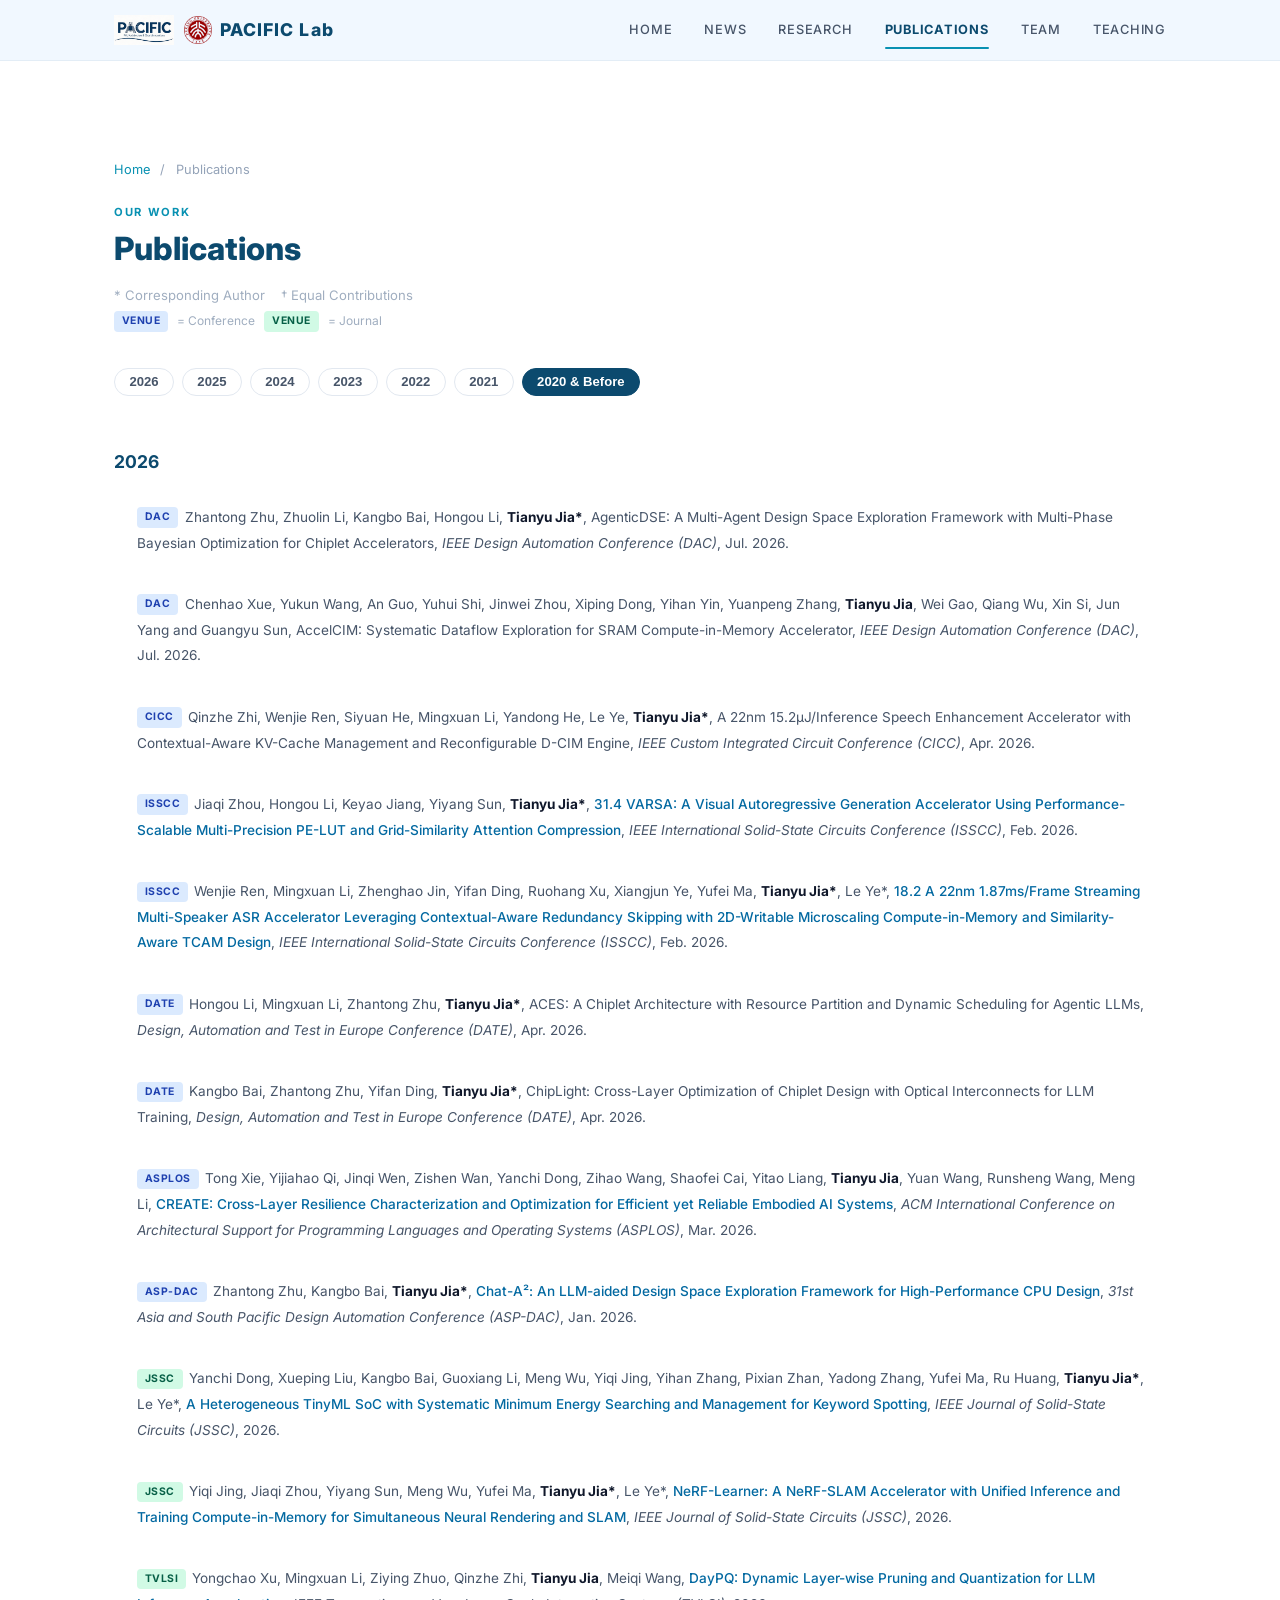
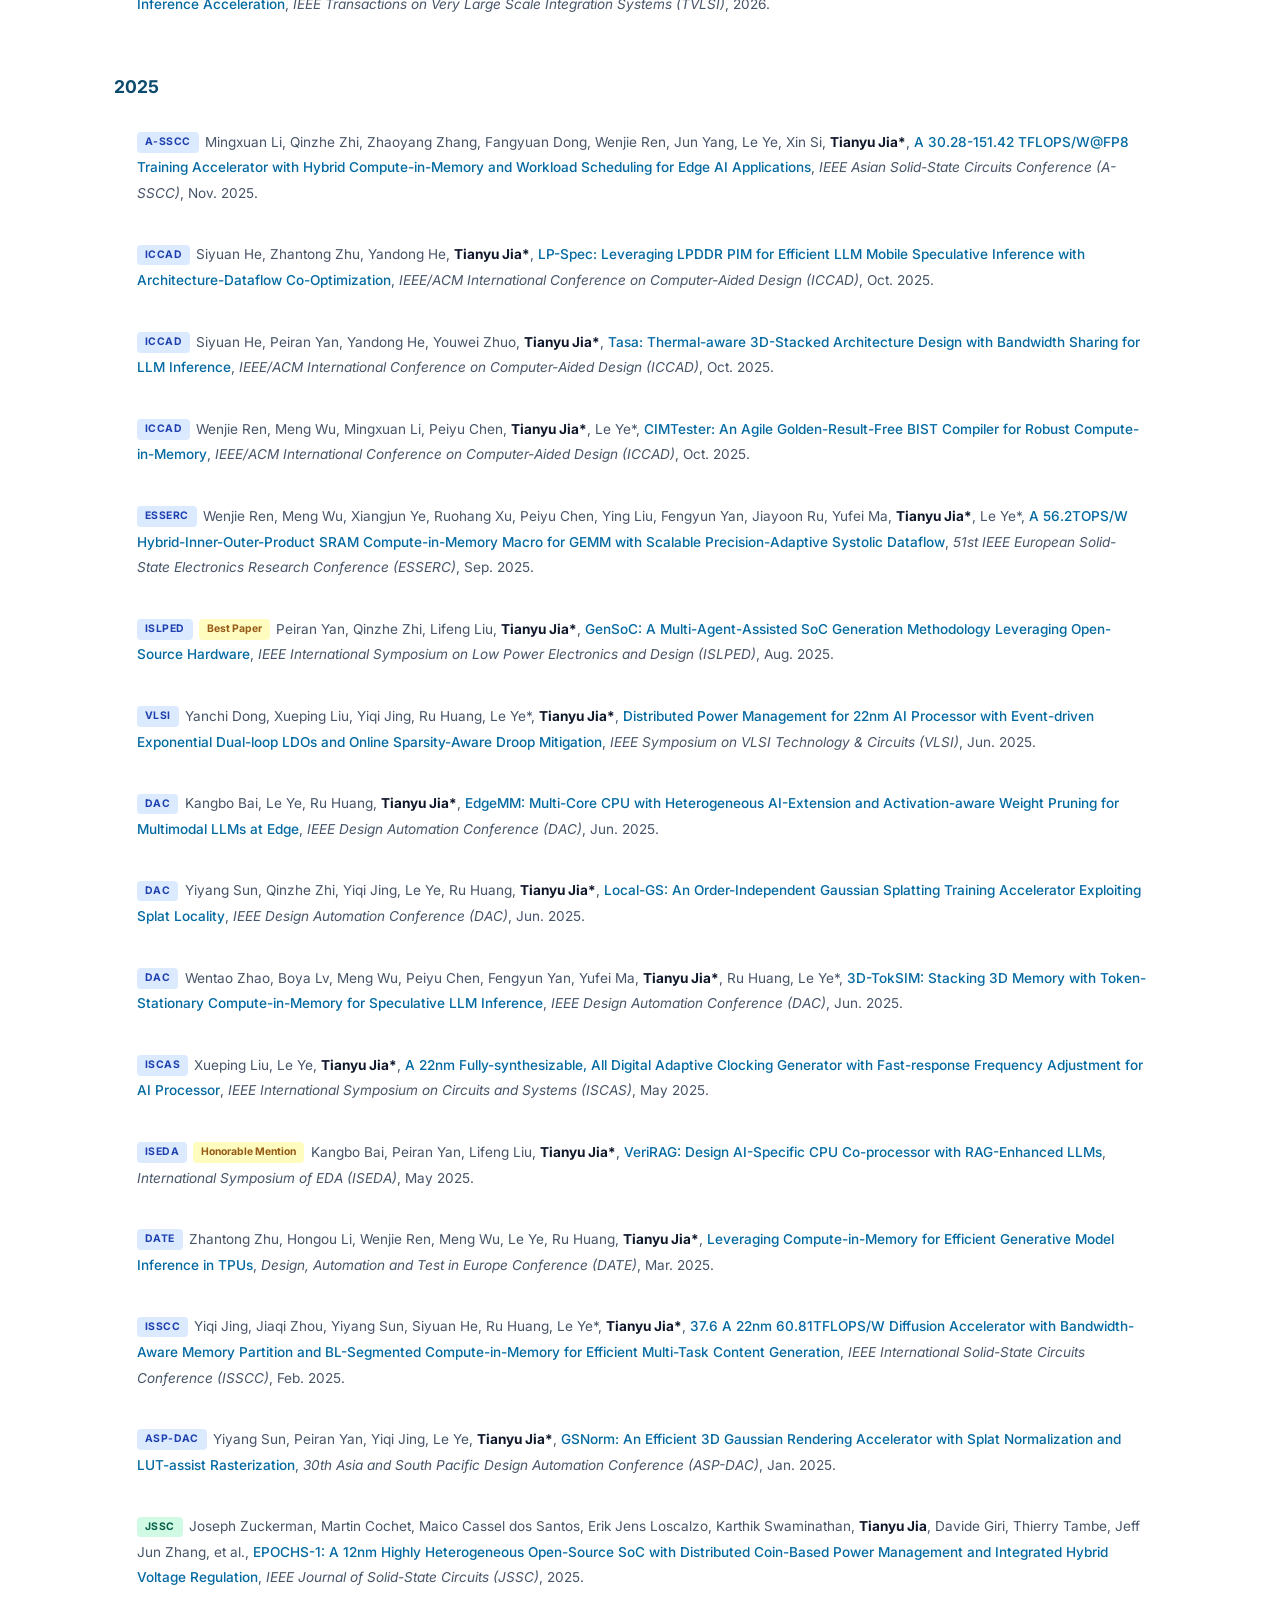
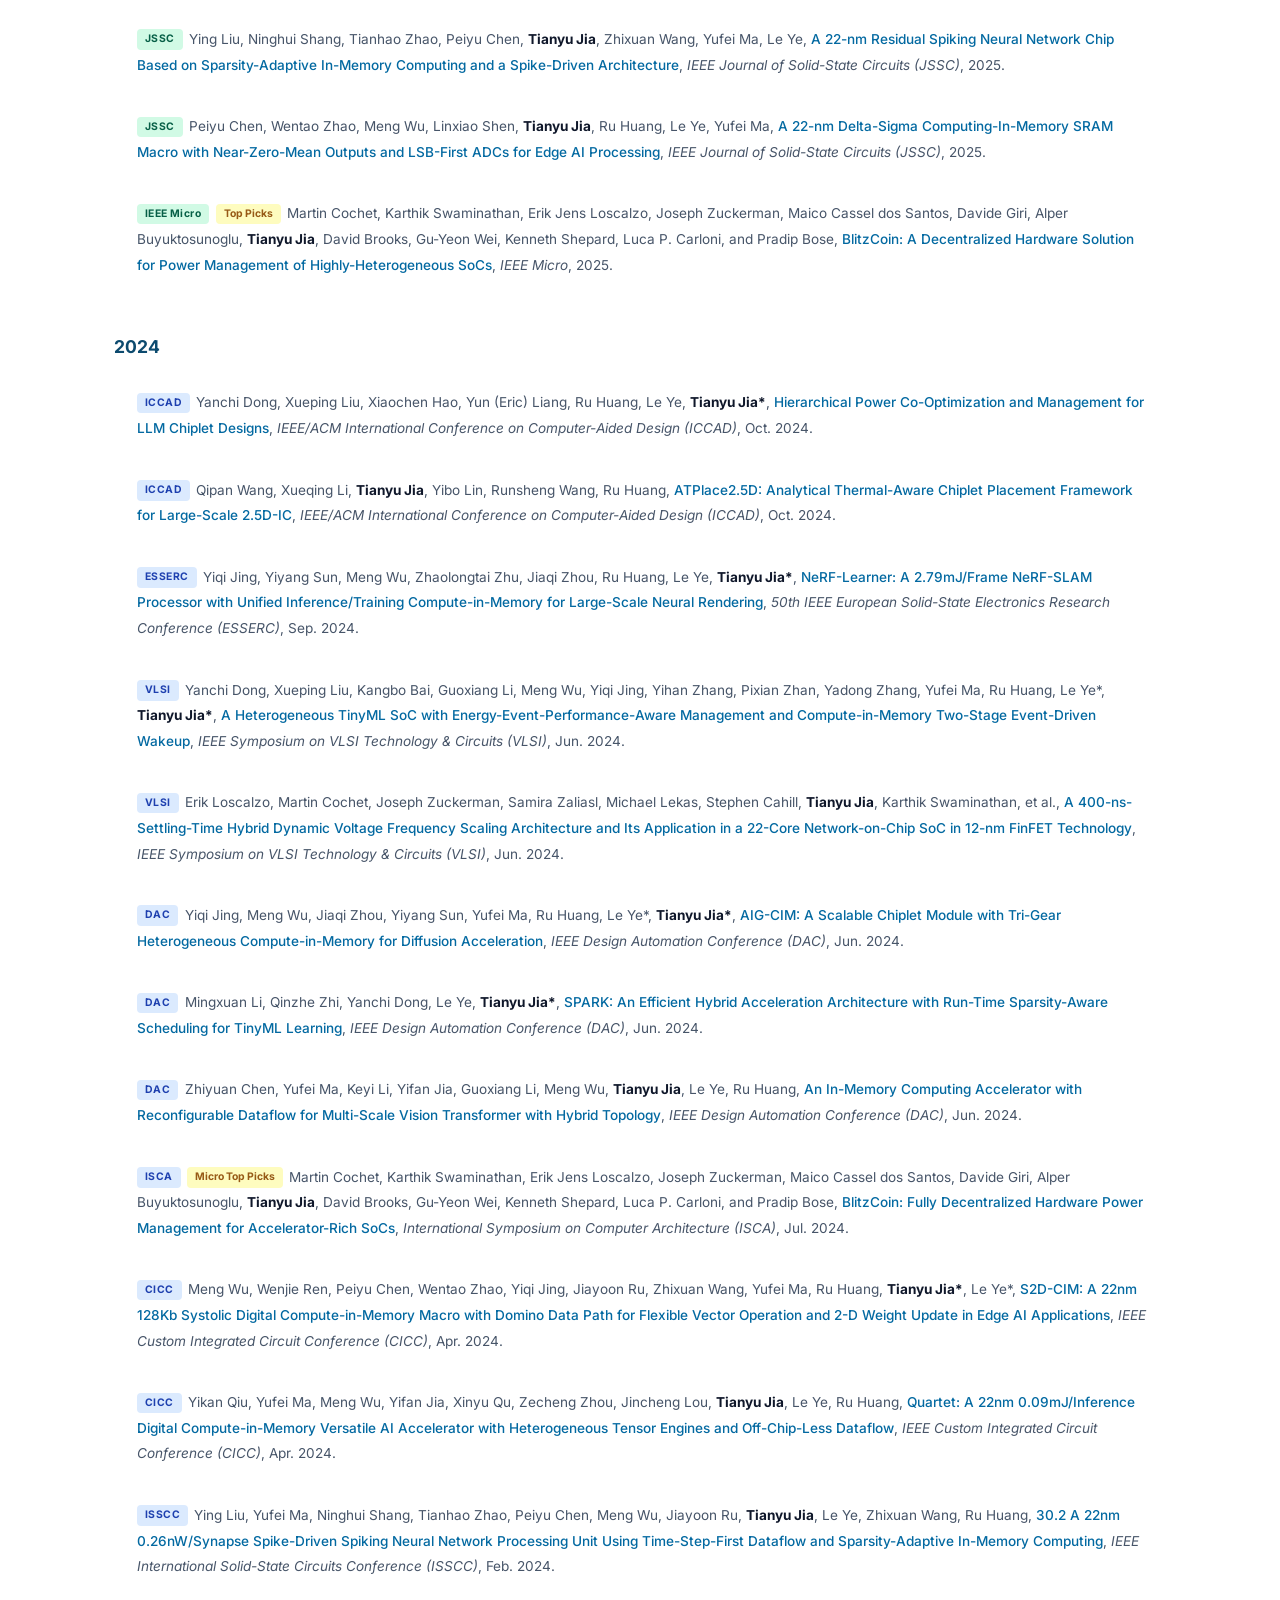
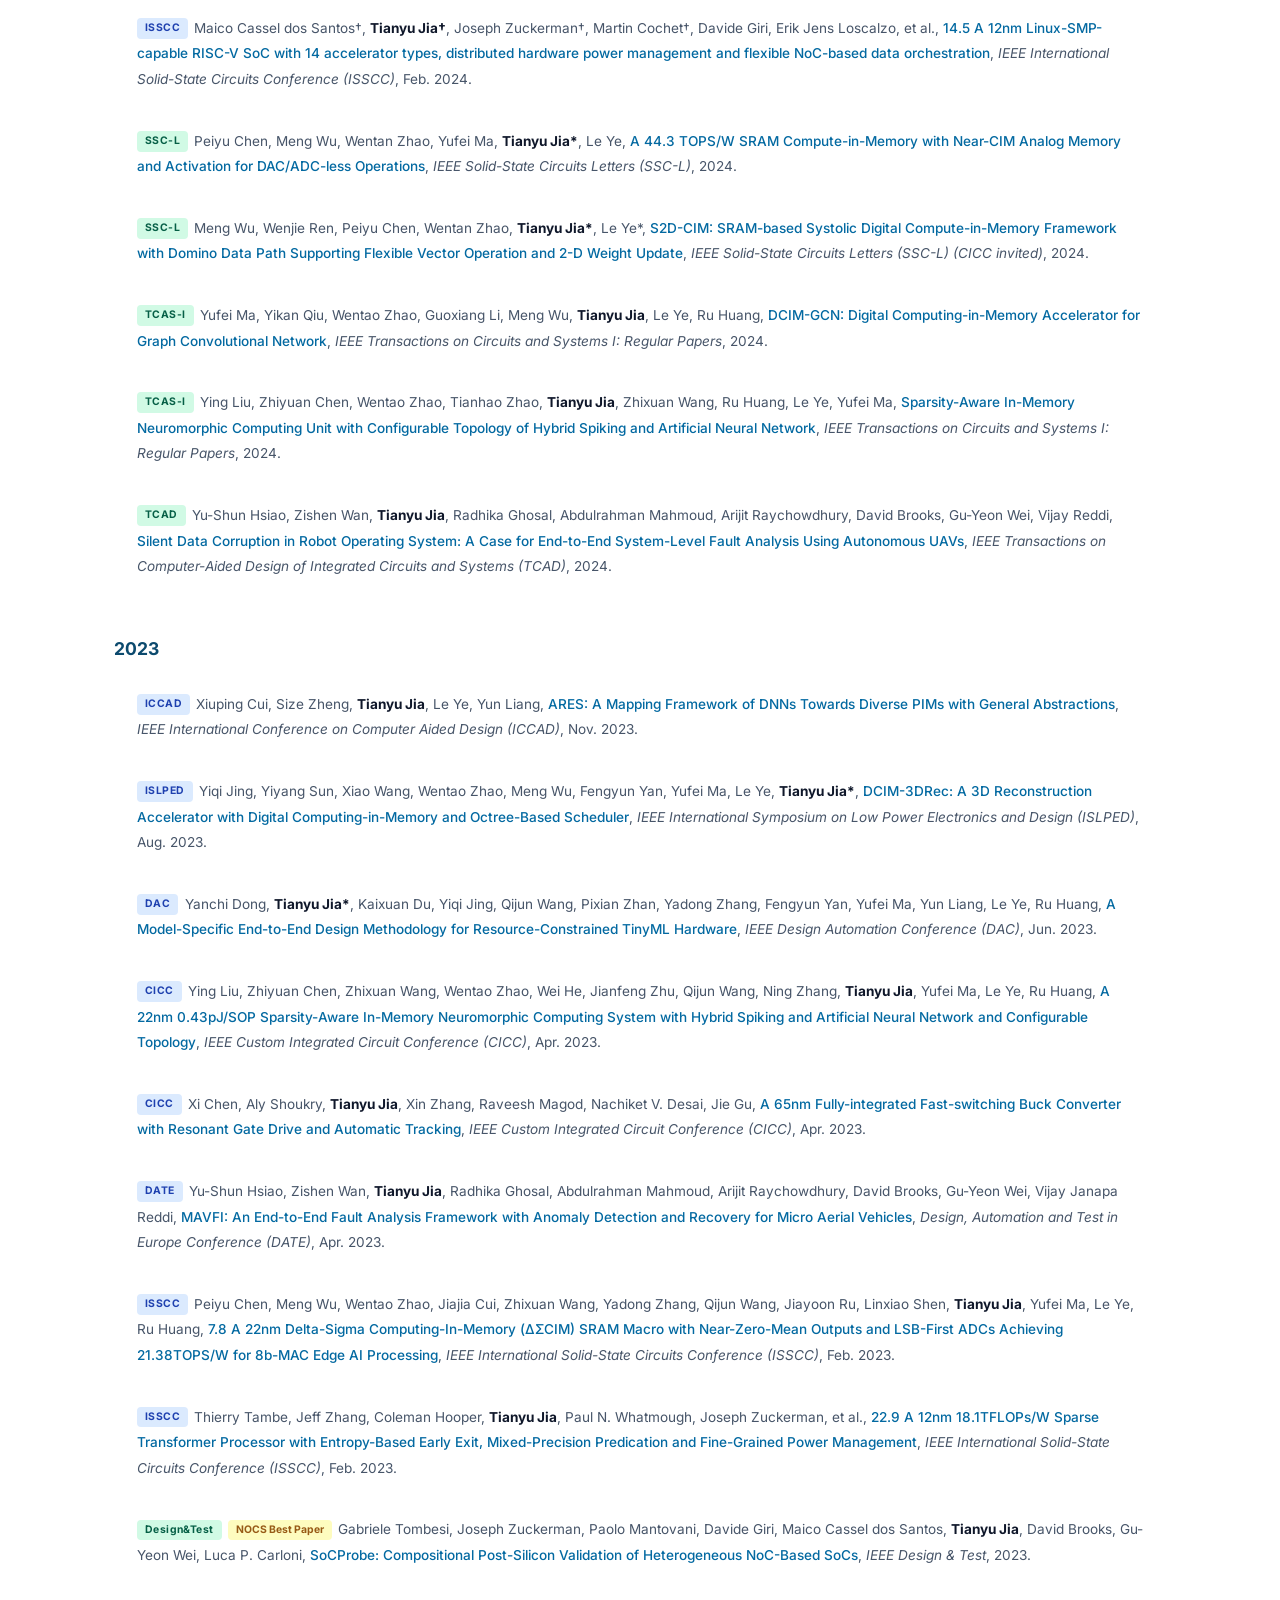
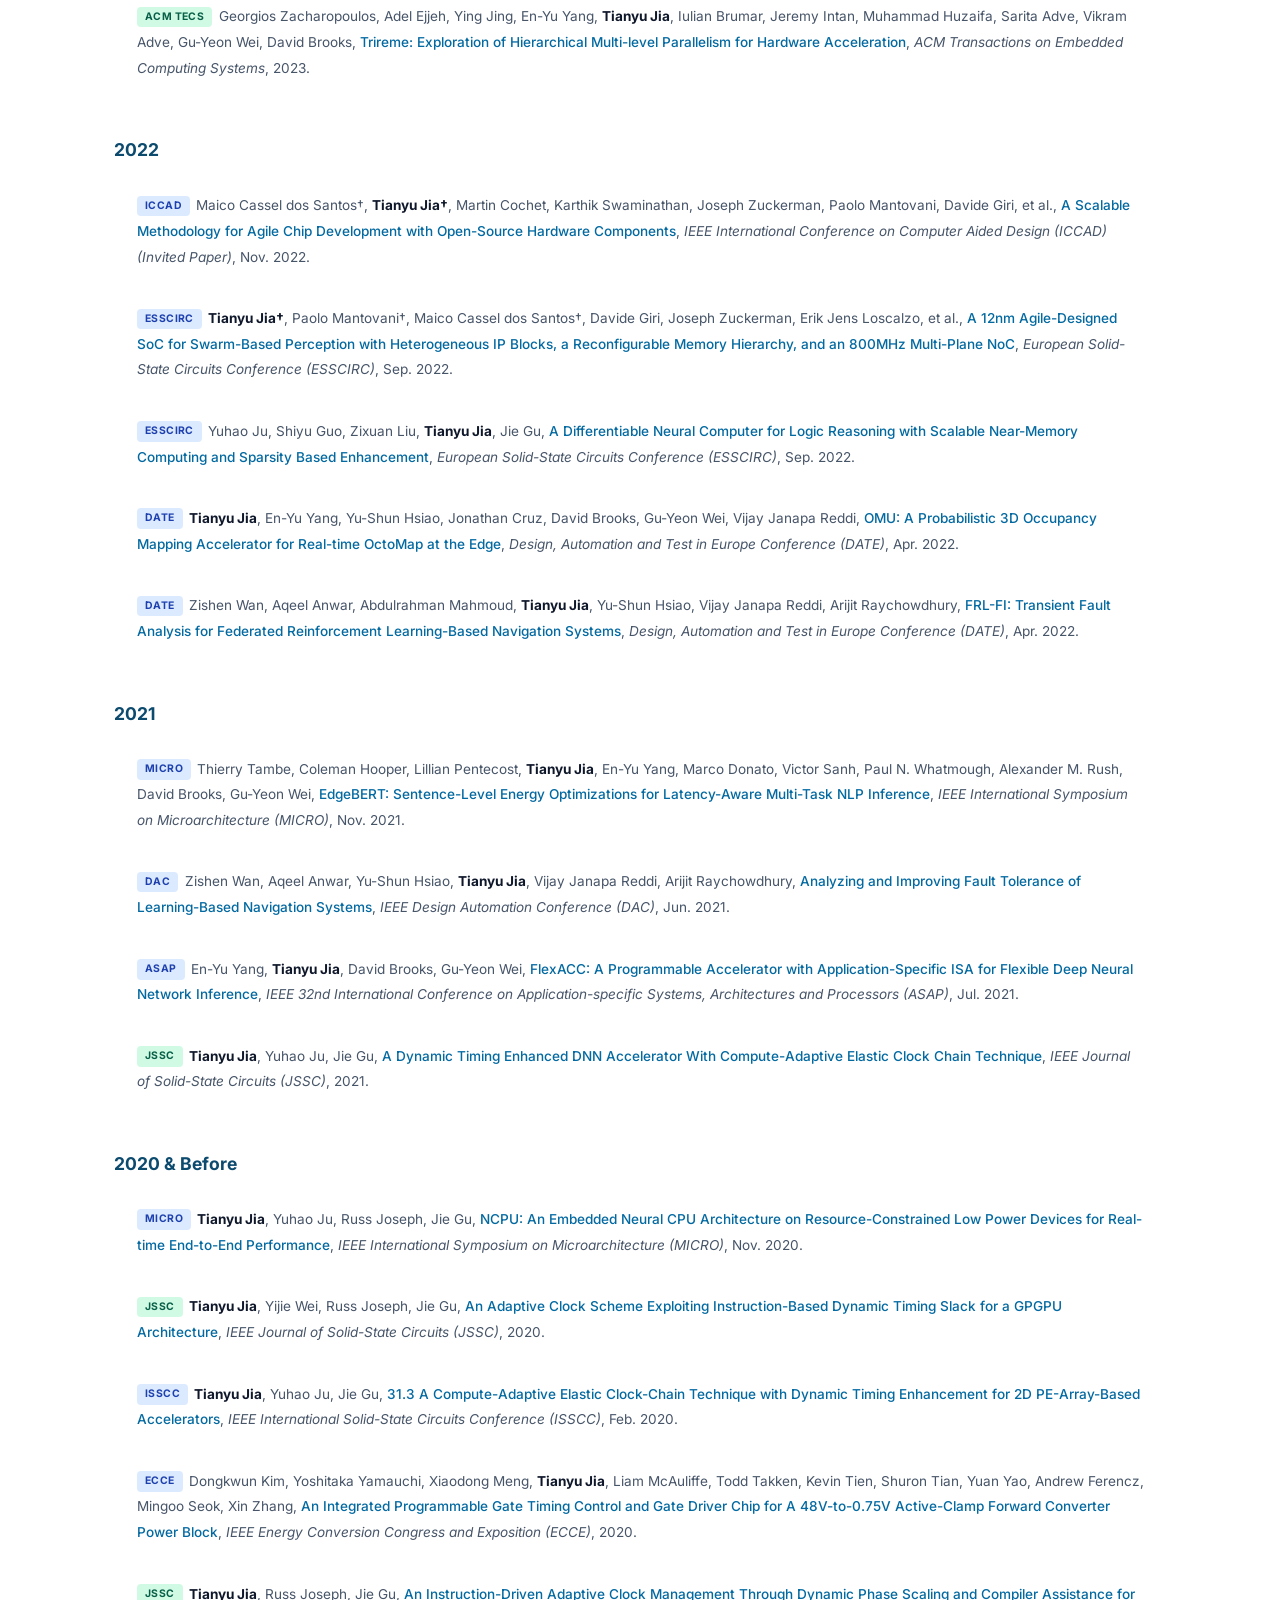
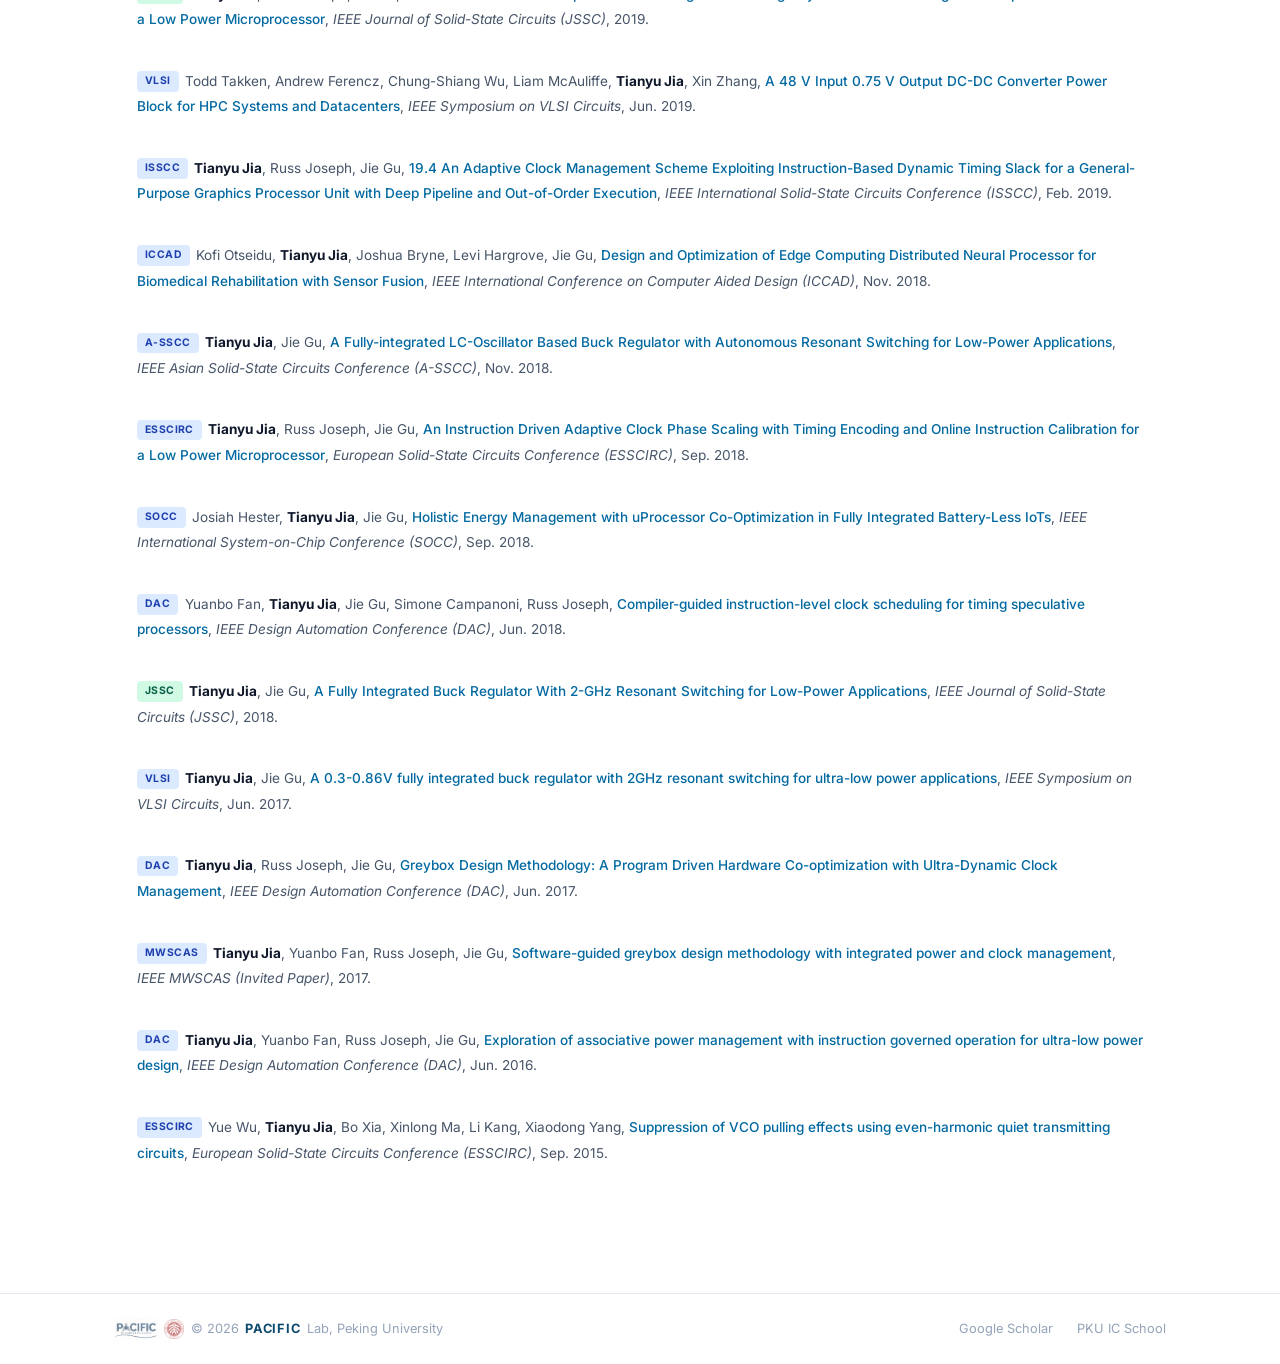
==== publications.html @ d7120eb2 "Initial commit: PACIFIC Lab website Static site with CSV-driven content management, ocean-themed des" ====
<!DOCTYPE html>
<html lang="en">
<head>
  <meta charset="UTF-8">
  <meta name="viewport" content="width=device-width, initial-scale=1.0">
  <title>Publications - PACIFIC Lab</title>
  <link rel="preconnect" href="https://fonts.googleapis.com">
  <link href="https://fonts.googleapis.com/css2?family=Inter:wght@300;400;500;600;700;800&display=swap" rel="stylesheet">
  <link rel="icon" href="assets/images/favicon.ico" type="image/x-icon">
  <link rel="apple-touch-icon" href="assets/images/logo-180.png">
  <link rel="stylesheet" href="assets/css/style.css">
</head>
<body>
  <nav class="navbar" id="navbar">
    <div class="nav-inner">
      <a href="index.html" class="nav-brand"><img src="assets/images/logo.png" alt="PACIFIC" class="nav-logo"><img src="assets/images/pku_logo.png" alt="PKU">PACIFIC Lab</a>
      <div class="nav-links">
        <a href="index.html" class="nav-link">Home</a>
        <a href="news.html" class="nav-link">News</a>
        <a href="research.html" class="nav-link">Research</a>
        <a href="publications.html" class="nav-link active">Publications</a>
        <a href="team.html" class="nav-link">Team</a>
        <a href="teaching.html" class="nav-link">Teaching</a>
      </div>
      <button class="hamburger" onclick="toggleMobileMenu()"><span></span><span></span><span></span></button>
    </div>
  </nav>
  <div class="mobile-menu" id="mobileMenu">
    <a href="index.html" class="nav-link" onclick="closeMobileMenu()">Home</a>
    <a href="news.html" class="nav-link" onclick="closeMobileMenu()">News</a>
    <a href="research.html" class="nav-link" onclick="closeMobileMenu()">Research</a>
    <a href="publications.html" class="nav-link" onclick="closeMobileMenu()">Publications</a>
    <a href="team.html" class="nav-link" onclick="closeMobileMenu()">Team</a>
    <a href="teaching.html" class="nav-link" onclick="closeMobileMenu()">Teaching</a>
  </div>

  <section class="section section-alt">
    <div class="container">
      <div class="breadcrumb"><a href="index.html">Home</a> <span style="margin:0 0.4rem;">/</span> Publications</div>
      <div class="fade-up">
        <p class="section-label">Our Work</p>
        <h2 class="section-title">Publications</h2>
        <p style="font-size:0.82rem;color:#a0aec0;">* Corresponding Author &nbsp;&nbsp; † Equal Contributions</p>
        <p style="font-size:0.75rem;color:#a0aec0;margin-top:0.3rem;">
          <span class="pub-venue conference" style="vertical-align:middle;">VENUE</span> = Conference &nbsp;
          <span class="pub-venue journal" style="vertical-align:middle;">VENUE</span> = Journal
        </p>
      </div>

      <!-- Year Tabs (dynamically populated from CSV) -->
      <div id="pub-year-tabs" class="year-tabs fade-up" style="margin-top:1.5rem;"></div>

      <!-- Publication Content (dynamically populated from CSV) -->
      <div id="pub-content"></div>
    </div>
  </section>

  <footer class="footer">
    <div class="footer-inner">
      <p class="footer-text"><img src="assets/images/logo.png" alt="PACIFIC" class="footer-logo"><img src="assets/images/pku_logo.png" alt="PKU">&copy; 2026 <strong>PACIFIC</strong> Lab, Peking University</p>
      <div class="footer-links">
        <a href="https://scholar.google.com/citations?user=x5IMx08AAAAJ&hl=en" target="_blank">Google Scholar</a>
        <a href="https://ic.pku.edu.cn" target="_blank">PKU IC School</a>
      </div>
    </div>
  </footer>

  <button class="back-to-top" id="backToTop" onclick="window.scrollTo({top:0,behavior:'smooth'})">
    <svg width="18" height="18" fill="none" stroke="currentColor" viewBox="0 0 24 24"><path stroke-linecap="round" stroke-linejoin="round" stroke-width="2" d="M5 15l7-7 7 7"/></svg>
  </button>
  <script src="assets/js/main.js"></script>
</body>
</html>
---- assets/css/style.css ----
/* ===== Variables — Pacific Ocean Theme ===== */
:root {
  --primary: #0c4a6e;
  --primary-light: #0369a1;
  --accent: #0891b2;
  --accent-light: #06b6d4;
  --bg: #f0f7ff;
  --bg-section: #ffffff;
  --text-primary: #0f172a;
  --text-secondary: #475569;
  --text-muted: #94a3b8;
  --border: #e2e8f0;
  --radius: 16px;
  --radius-sm: 12px;
  --shadow-sm: 0 1px 3px rgba(12,74,110,0.04);
  --shadow-md: 0 8px 30px rgba(12,74,110,0.08);
  --shadow-lg: 0 20px 60px rgba(12,74,110,0.12);
  --transition: 0.4s cubic-bezier(0.16, 1, 0.3, 1);
}

* { margin: 0; padding: 0; box-sizing: border-box; }

html { scroll-behavior: smooth; scroll-padding-top: 80px; }

body {
  font-family: 'Inter', -apple-system, BlinkMacSystemFont, sans-serif;
  color: var(--text-primary);
  background: var(--bg);
  -webkit-font-smoothing: antialiased;
  line-height: 1.6;
}

a { text-decoration: none; color: inherit; }
img { max-width: 100%; height: auto; }

/* ===== Layout ===== */
.container { max-width: 1100px; margin: 0 auto; padding: 0 1.5rem; }

/* ===== Navigation ===== */
.navbar {
  position: fixed; top: 0; left: 0; right: 0; z-index: 100;
  background: rgba(240,247,255,0.88);
  backdrop-filter: blur(20px); -webkit-backdrop-filter: blur(20px);
  border-bottom: 1px solid rgba(12,74,110,0.06);
  transition: box-shadow var(--transition);
}
.navbar.scrolled { box-shadow: 0 4px 20px rgba(12,74,110,0.08); }

.nav-inner {
  max-width: 1100px; margin: 0 auto; padding: 0 1.5rem;
  height: 60px; display: flex; align-items: center; justify-content: space-between;
}

.nav-brand {
  font-size: 1.1rem; font-weight: 800; color: var(--primary);
  letter-spacing: 0.06em;
  display: flex; align-items: center; gap: 0.5rem;
}
.nav-brand img { height: 28px; width: 28px; }
.nav-brand img.nav-logo { height: 30px; width: auto; margin-right: 2px; }

.nav-links { display: flex; align-items: center; gap: 2rem; }

.nav-link {
  position: relative; color: var(--text-secondary);
  font-weight: 500; font-size: 0.8rem;
  letter-spacing: 0.06em; text-transform: uppercase;
  padding: 0.4rem 0; transition: color 0.3s;
}
.nav-link:hover { color: var(--primary); }
.nav-link.active { color: var(--primary); font-weight: 700; }
.nav-link.active::after {
  content: ''; position: absolute; bottom: -2px; left: 0; right: 0;
  height: 2px; background: var(--accent); border-radius: 2px;
}

.hamburger {
  display: none; flex-direction: column; gap: 5px;
  cursor: pointer; background: none; border: none; padding: 6px;
}
.hamburger span { width: 22px; height: 2px; background: var(--text-primary); transition: all 0.3s; display: block; }

.mobile-menu {
  display: none; position: fixed; inset: 0;
  background: rgba(240,247,255,0.98); backdrop-filter: blur(20px);
  z-index: 200; flex-direction: column; align-items: center;
  justify-content: center; gap: 2rem;
}
.mobile-menu.open { display: flex; }
.mobile-menu .nav-link { font-size: 1.1rem; }

@media (max-width: 768px) {
  .hamburger { display: flex; }
  .nav-links { display: none; }
}

/* ===== Hero ===== */
.hero {
  padding: 120px 0 80px;
  background: linear-gradient(135deg, #ecfeff 0%, #e0f2fe 40%, #f0f9ff 100%);
  position: relative; overflow: hidden;
}
.hero::before {
  content: ''; position: absolute; top: -40%; right: -15%;
  width: 700px; height: 700px;
  background: radial-gradient(circle, rgba(8,145,178,0.08) 0%, transparent 70%);
  border-radius: 50%;
}
.hero::after {
  content: ''; position: absolute; bottom: -40%; left: -10%;
  width: 500px; height: 500px;
  background: radial-gradient(circle, rgba(12,74,110,0.06) 0%, transparent 70%);
  border-radius: 50%;
}

.hero-grid {
  display: flex; align-items: center; gap: 3rem;
}

.profile-img {
  width: 180px; height: 180px; border-radius: 20px;
  object-fit: cover; box-shadow: var(--shadow-lg); flex-shrink: 0;
  transition: transform 0.5s cubic-bezier(0.16, 1, 0.3, 1);
}
.profile-img:hover { transform: scale(1.03) translateY(-4px); }

@media (max-width: 768px) {
  .hero { padding: 100px 0 60px; }
  .hero-grid { flex-direction: column; text-align: center; }
  .profile-img { width: 160px !important; height: 200px !important; }
}

/* ===== Sections ===== */
.section { padding: 80px 0; }
.section-alt { background: var(--bg-section); }

.section-label {
  font-size: 0.7rem; font-weight: 700;
  letter-spacing: 0.15em; text-transform: uppercase;
  color: var(--accent); margin-bottom: 0.5rem;
}
.section-title {
  font-size: 2rem; font-weight: 800; color: var(--primary);
  line-height: 1.2; margin-bottom: 1rem;
}
.section-title-sm {
  font-size: 1.25rem; font-weight: 700; color: var(--primary);
  margin-bottom: 1rem;
}
.track-header {
  display: flex; align-items: center; gap: 0.75rem;
  margin-bottom: 1rem; min-height: 3.5rem;
}

/* ===== Cards ===== */
.card {
  background: white; border-radius: var(--radius); padding: 1.75rem;
  box-shadow: var(--shadow-sm); border: 1px solid var(--border);
  transition: all var(--transition);
}
.card:hover { box-shadow: var(--shadow-md); transform: translateY(-3px); }
.card-flat { box-shadow: none; }
.card-link { cursor: pointer; }

/* ===== Nav Cards (Home page) ===== */
.nav-cards {
  display: grid; grid-template-columns: repeat(auto-fill, minmax(300px, 1fr)); gap: 1.25rem;
}
.nav-card {
  background: white; border-radius: var(--radius); padding: 1.75rem;
  border: 1px solid var(--border); transition: all var(--transition);
  display: flex; align-items: flex-start; gap: 1rem;
}
.nav-card:hover {
  box-shadow: var(--shadow-md); transform: translateY(-3px);
  border-color: var(--accent);
}
.nav-card-icon {
  width: 44px; height: 44px; border-radius: 12px;
  display: flex; align-items: center; justify-content: center;
  flex-shrink: 0; font-size: 1.2rem;
}
.nav-card h3 { font-size: 1rem; font-weight: 700; margin-bottom: 0.25rem; }
.nav-card p { font-size: 0.85rem; color: var(--text-secondary); line-height: 1.5; }
.nav-card .arrow {
  margin-left: auto; color: var(--text-muted);
  transition: transform 0.3s, color 0.3s; flex-shrink: 0; align-self: center;
}
.nav-card:hover .arrow { transform: translateX(4px); color: var(--accent); }

/* ===== News Timeline ===== */
.news-item {
  position: relative; padding-left: 1.75rem; padding-bottom: 1.75rem;
  border-left: 2px solid #e2e8f0; transition: all 0.3s;
}
.news-item:last-child { border-left-color: transparent; padding-bottom: 0; }
.news-item::before {
  content: ''; position: absolute; left: -5.5px; top: 5px;
  width: 9px; height: 9px; border-radius: 50%;
  background: #cbd5e0; border: 2px solid white; transition: all 0.3s;
}
.news-item:hover::before { background: var(--accent); transform: scale(1.3); }
.news-item.award::before { background: #d69e2e; }
.news-date { font-size: 0.75rem; color: var(--text-muted); font-weight: 600; }
.news-title { font-weight: 600; margin-top: 0.2rem; font-size: 0.95rem; }
.news-desc { font-size: 0.85rem; color: var(--text-secondary); margin-top: 0.25rem; }
.news-image {
  margin-top: 0.75rem; border-radius: var(--radius-sm);
  max-width: 320px; border: 1px solid var(--border);
}

/* ===== Publication Items ===== */
.pub-item {
  padding: 1rem 1.25rem; border-radius: var(--radius-sm);
  transition: all 0.3s; border-left: 3px solid transparent;
}
.pub-item:hover {
  background: white; border-left-color: var(--accent);
  box-shadow: 0 4px 20px rgba(12,74,110,0.06);
}
.pub-venue {
  display: inline-block; padding: 2px 8px; border-radius: 4px;
  font-size: 0.65rem; font-weight: 700; letter-spacing: 0.04em;
  margin-right: 0.4rem; white-space: nowrap;
  vertical-align: middle;
}
/* Conference venues */
.pub-venue.conference { background: #dbeafe; color: #1e40af; }
/* Journal venues */
.pub-venue.journal { background: #d1fae5; color: #065f46; }
.pub-text { font-size: 0.85rem; color: var(--text-secondary); line-height: 1.6; }
.pub-text strong { color: var(--text-primary); }
.pub-link { color: var(--primary-light); text-decoration: none; font-weight: 500; }
.pub-link:hover { color: var(--accent); text-decoration: underline; }

.award-badge {
  display: inline-block; padding: 2px 8px; border-radius: 4px;
  font-size: 0.65rem; font-weight: 700;
  background: #fefcbf; color: #975a16;
  margin-right: 0.4rem; vertical-align: middle;
}

/* Year filter tabs */
.year-tabs {
  display: flex; flex-wrap: wrap; gap: 0.5rem; margin-bottom: 2rem;
  position: sticky; top: 60px; background: var(--bg-section); z-index: 10;
  padding: 0.75rem 0;
}
.year-tab {
  padding: 0.35rem 0.9rem; border-radius: 20px;
  font-size: 0.82rem; font-weight: 600; cursor: pointer;
  transition: all 0.3s; background: transparent;
  color: var(--text-secondary); border: 1px solid var(--border);
}
.year-tab:hover { background: #e0f2fe; border-color: #7dd3fc; }
.year-tab.active { background: var(--primary); color: white; border-color: var(--primary); }

.pub-year-section { display: block; margin-bottom: 2rem; }
.pub-year-heading {
  font-size: 1.1rem; font-weight: 700; color: var(--primary);
  margin-bottom: 0.75rem; padding-top: 0.5rem;
}

.space-y > * + * { margin-top: 0.25rem; }

/* ===== Student Cards ===== */
.student-grid {
  display: grid; grid-template-columns: repeat(3, 1fr); gap: 1.5rem;
}
.student-card {
  background: white; border-radius: var(--radius); overflow: hidden;
  border: 1px solid var(--border); transition: all 0.3s;
  display: flex; flex-direction: column;
  text-decoration: none; color: inherit; cursor: pointer;
}
.student-card:hover {
  border-color: var(--accent);
  box-shadow: 0 8px 24px rgba(12,74,110,0.08); transform: translateY(-4px);
}
.student-photo {
  width: 100%; aspect-ratio: 3/4; object-fit: cover;
  display: block; background: #e0f2fe;
}
.student-avatar {
  width: 100%; aspect-ratio: 3/4;
  background: linear-gradient(135deg, #e0f2fe, #ecfeff);
  display: flex; align-items: center; justify-content: center;
}
.student-avatar svg { width: 48px; height: 48px; color: #7dd3fc; }
.student-text { padding: 1rem 1.25rem; }
.student-name { font-weight: 600; font-size: 1rem; }
.student-info { font-size: 0.78rem; color: var(--text-muted); margin-top: 0.25rem; }
.student-tagline { font-size: 0.75rem; color: #64748b; margin-top: 0.4rem; font-style: italic; }

/* ===== Member Profile Page ===== */
.member-header {
  display: flex; gap: 2.5rem; align-items: flex-start; margin-top: 1.5rem;
}
.member-photo-wrap { flex-shrink: 0; }
.member-photo {
  width: 200px; height: 260px; object-fit: cover;
  border-radius: 16px; display: block;
  border: 3px solid var(--border);
}
.member-avatar {
  width: 200px; height: 260px; border-radius: 16px;
  background: linear-gradient(135deg, #e0f2fe, #ecfeff);
  display: flex; align-items: center; justify-content: center;
  border: 3px solid var(--border);
}
.member-avatar svg { width: 64px; height: 64px; color: #7dd3fc; }
.member-info { flex: 1; padding-top: 0.5rem; }
.member-status {
  font-size: 0.7rem; font-weight: 700; letter-spacing: 0.1em;
  text-transform: uppercase; color: var(--accent); margin-bottom: 0.4rem;
}
.member-name {
  font-size: 2rem; font-weight: 800; color: var(--primary);
  line-height: 1.2; margin-bottom: 0.4rem;
}
.member-detail {
  font-size: 0.9rem; color: var(--text-secondary); margin-bottom: 0.5rem;
}
.member-tagline {
  font-size: 0.9rem; color: var(--text-muted); font-style: italic;
  margin-bottom: 1rem;
}
.member-tags { display: flex; flex-wrap: wrap; gap: 0.4rem; margin-top: 0.75rem; }
.member-tag {
  display: inline-block; padding: 4px 12px; border-radius: 20px;
  font-size: 0.72rem; font-weight: 600;
  background: #e0f2fe; color: var(--primary-light);
}
.member-bio {
  margin-top: 1.5rem; padding: 1.25rem 1.5rem;
  background: white; border-radius: var(--radius); border: 1px solid var(--border);
}
.member-bio p {
  color: var(--text-secondary); line-height: 1.7; font-size: 0.9rem;
}
@media (max-width: 768px) {
  .member-header { flex-direction: column; align-items: center; text-align: center; }
  .member-photo, .member-avatar { width: 160px; height: 200px; }
  .member-tags { justify-content: center; }
}

/* ===== Course Cards ===== */
.course-card {
  background: white; border-radius: var(--radius-sm); padding: 1.25rem;
  border: 1px solid var(--border); transition: all 0.3s;
}
.course-card:hover {
  border-color: var(--accent);
  box-shadow: 0 6px 20px rgba(12,74,110,0.06);
}
.course-badge {
  display: inline-block; padding: 2px 8px; border-radius: 4px;
  font-size: 0.6rem; font-weight: 700; letter-spacing: 0.05em;
  text-transform: uppercase;
}
.course-badge.grad { background: #ccfbf1; color: #0f766e; }
.course-badge.undergrad { background: #dbeafe; color: #1e40af; }
.course-name { font-weight: 600; margin-top: 0.5rem; font-size: 0.95rem; }

/* ===== Research Images ===== */
.research-img {
  border-radius: var(--radius-sm); box-shadow: var(--shadow-md);
  transition: transform 0.5s cubic-bezier(0.16, 1, 0.3, 1);
}
.research-img:hover { transform: scale(1.02); }

/* ===== Hiring Banner ===== */
.hiring-banner {
  background: linear-gradient(135deg, #0c4a6e 0%, #0e7490 60%, #155e75 100%);
  border-radius: 20px; padding: 3rem; color: white;
  position: relative; overflow: hidden;
}
.hiring-banner::before {
  content: ''; position: absolute; top: -50%; right: -20%;
  width: 400px; height: 400px;
  background: radial-gradient(circle, rgba(6,182,212,0.2) 0%, transparent 70%);
  border-radius: 50%;
}
.hiring-banner::after {
  content: ''; position: absolute; bottom: -30%; left: -10%;
  width: 300px; height: 300px;
  background: radial-gradient(circle, rgba(14,116,144,0.2) 0%, transparent 70%);
  border-radius: 50%;
}

/* ===== Slogan Section ===== */
.slogan-section {
  background: linear-gradient(135deg, #0c4a6e 0%, #0e7490 50%, #155e75 100%);
  padding: 3.5rem 0 3rem;
  position: relative; overflow: hidden;
  text-align: center;
}
.slogan-section::before {
  content: ''; position: absolute; top: -1px; left: 0; right: 0; height: 50px;
  background: url("data:image/svg+xml,%3Csvg viewBox='0 0 1440 50' xmlns='http://www.w3.org/2000/svg'%3E%3Cpath fill='%23f0f7ff' d='M0 0h1440v20Q1200 50 720 30Q240 10 0 40V0z'/%3E%3C/svg%3E") no-repeat top center;
  background-size: 100% 100%;
}
.slogan-section::after {
  content: ''; position: absolute; top: 20%; right: 5%;
  width: 300px; height: 300px;
  background: radial-gradient(circle, rgba(6,182,212,0.15) 0%, transparent 70%);
  border-radius: 50%;
}
.slogan-brand {
  font-size: 1.6rem; font-weight: 800; color: white;
  letter-spacing: 0.15em; margin-bottom: 0.3rem;
}
.slogan-full {
  font-size: 0.72rem; color: rgba(255,255,255,0.6);
  letter-spacing: 0.08em; font-weight: 500;
  margin-bottom: 1.25rem;
}
.slogan-text {
  color: rgba(255,255,255,0.85);
  font-size: 1.15rem; font-weight: 300;
  letter-spacing: 0.02em; font-style: italic;
  max-width: 600px; margin: 0 auto;
  position: relative; z-index: 1;
}

/* ===== Email Obfuscation ===== */
.email-protected {
  cursor: pointer; display: inline-flex; align-items: center; gap: 0.5rem;
  transition: color 0.3s;
}
.email-protected:hover { color: var(--accent); }

/* ===== Tags / Pills ===== */
.tag {
  display: inline-block;
  padding: 0.4rem 1rem; border-radius: 20px;
  font-size: 0.8rem; font-weight: 500;
}

/* ===== Buttons ===== */
.btn {
  display: inline-flex; align-items: center; gap: 0.5rem;
  padding: 0.6rem 1.2rem; border-radius: 10px;
  font-size: 0.85rem; font-weight: 600;
  transition: all 0.3s; border: none; cursor: pointer;
}
.btn-primary { background: var(--primary); color: white; }
.btn-primary:hover { background: var(--primary-light); }
.btn-outline { background: white; border: 1px solid #cbd5e0; color: var(--text-primary); }
.btn-outline:hover { border-color: var(--accent); color: var(--accent); }
.btn-white { background: white; color: var(--primary); }
.btn-white:hover { background: #ecfeff; }

/* ===== Back to top ===== */
.back-to-top {
  position: fixed; bottom: 1.5rem; right: 1.5rem;
  width: 42px; height: 42px; border-radius: 12px;
  background: var(--primary); color: white;
  display: flex; align-items: center; justify-content: center;
  cursor: pointer; opacity: 0; transform: translateY(20px);
  transition: all 0.4s; box-shadow: 0 4px 15px rgba(12,74,110,0.3);
  z-index: 50; border: none;
}
.back-to-top.show { opacity: 1; transform: translateY(0); }
.back-to-top:hover { background: var(--accent); transform: translateY(-2px); }

/* ===== Footer ===== */
.footer {
  padding: 1.5rem 0; border-top: 1px solid var(--border); background: white;
}
.footer-inner {
  max-width: 1100px; margin: 0 auto; padding: 0 1.5rem;
  display: flex; justify-content: space-between; align-items: center;
  flex-wrap: wrap; gap: 1rem;
}
.footer-text {
  font-size: 0.8rem; color: var(--text-muted);
  display: flex; align-items: center; gap: 0.4rem;
}
.footer-text img { height: 20px; width: 20px; opacity: 0.5; }
.footer-text img.footer-logo { height: 22px; width: auto; opacity: 0.6; }
.footer-text strong { color: var(--primary); letter-spacing: 0.06em; }
.footer-links { display: flex; gap: 1.5rem; }
.footer-links a { font-size: 0.8rem; color: var(--text-muted); transition: color 0.3s; }
.footer-links a:hover { color: var(--accent); }

/* ===== Scroll Animations ===== */
.fade-up {
  opacity: 0; transform: translateY(30px);
  transition: all 0.7s cubic-bezier(0.16, 1, 0.3, 1);
}
.fade-up.visible { opacity: 1; transform: translateY(0); }

.fade-left {
  opacity: 0; transform: translateX(-30px);
  transition: all 0.7s cubic-bezier(0.16, 1, 0.3, 1);
}
.fade-left.visible { opacity: 1; transform: translateX(0); }

.fade-right {
  opacity: 0; transform: translateX(30px);
  transition: all 0.7s cubic-bezier(0.16, 1, 0.3, 1);
}
.fade-right.visible { opacity: 1; transform: translateX(0); }

.stagger > * {
  opacity: 0; transform: translateY(15px);
  transition: all 0.5s cubic-bezier(0.16, 1, 0.3, 1);
}
.stagger.visible > * { opacity: 1; transform: translateY(0); }
.stagger.visible > *:nth-child(1) { transition-delay: 0.03s; }
.stagger.visible > *:nth-child(2) { transition-delay: 0.06s; }
.stagger.visible > *:nth-child(3) { transition-delay: 0.09s; }
.stagger.visible > *:nth-child(4) { transition-delay: 0.12s; }
.stagger.visible > *:nth-child(5) { transition-delay: 0.15s; }
.stagger.visible > *:nth-child(6) { transition-delay: 0.18s; }
.stagger.visible > *:nth-child(7) { transition-delay: 0.21s; }
.stagger.visible > *:nth-child(8) { transition-delay: 0.24s; }
.stagger.visible > *:nth-child(9) { transition-delay: 0.27s; }
.stagger.visible > *:nth-child(10) { transition-delay: 0.3s; }
.stagger.visible > *:nth-child(11) { transition-delay: 0.33s; }
.stagger.visible > *:nth-child(12) { transition-delay: 0.36s; }

/* ===== Breadcrumb ===== */
.breadcrumb {
  font-size: 0.8rem; color: var(--text-muted); margin-bottom: 1.5rem;
  padding-top: 80px;
}
.breadcrumb a { color: var(--accent); }
.breadcrumb a:hover { text-decoration: underline; }

/* ===== Responsive ===== */
@media (max-width: 768px) {
  .section { padding: 60px 0; }
  .section-title { font-size: 1.6rem; }
  .nav-cards { grid-template-columns: 1fr; }
  .student-grid { grid-template-columns: repeat(2, 1fr); gap: 1rem; }
  .teaching-grid { grid-template-columns: 1fr !important; }
  .contact-grid { grid-template-columns: 1fr !important; }
  .slogan-brand { font-size: 1.3rem; }
  .slogan-text { font-size: 1rem; }
}

@media (max-width: 480px) {
  .student-grid { grid-template-columns: 1fr; }
}
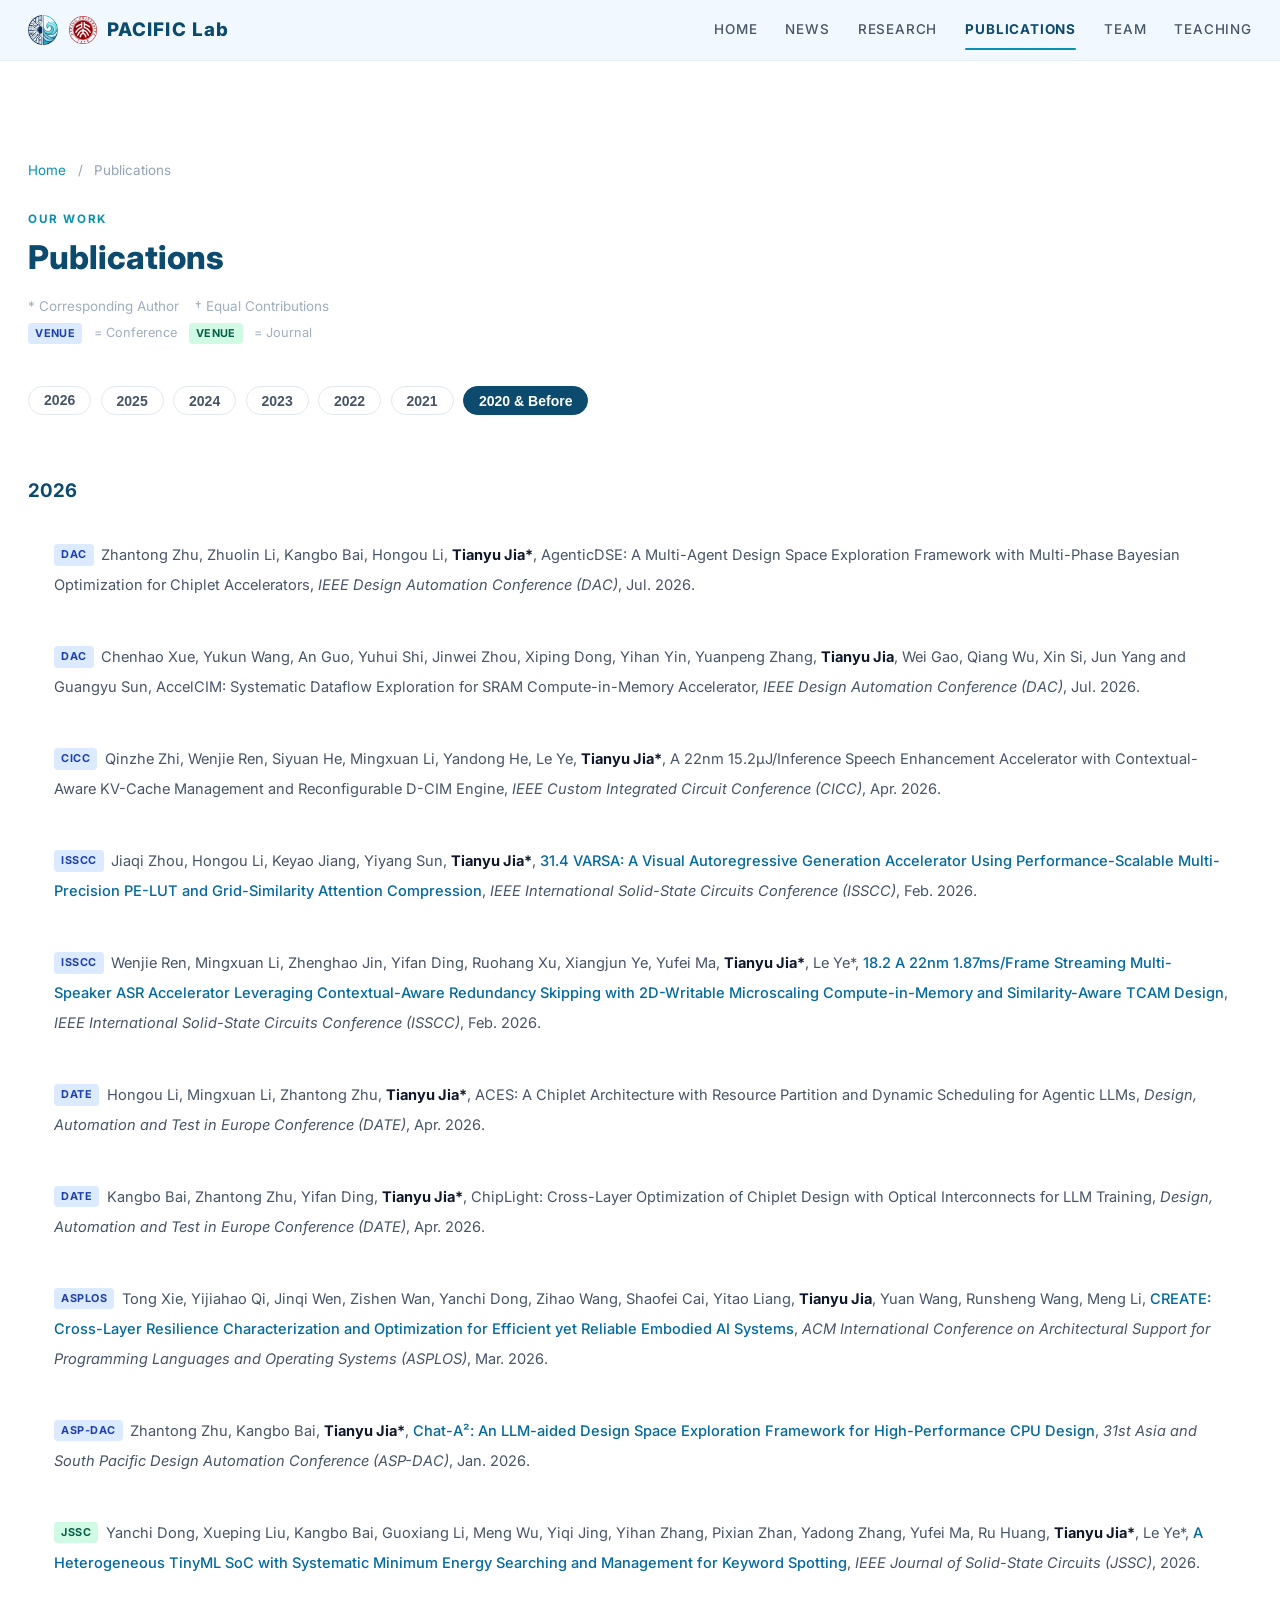
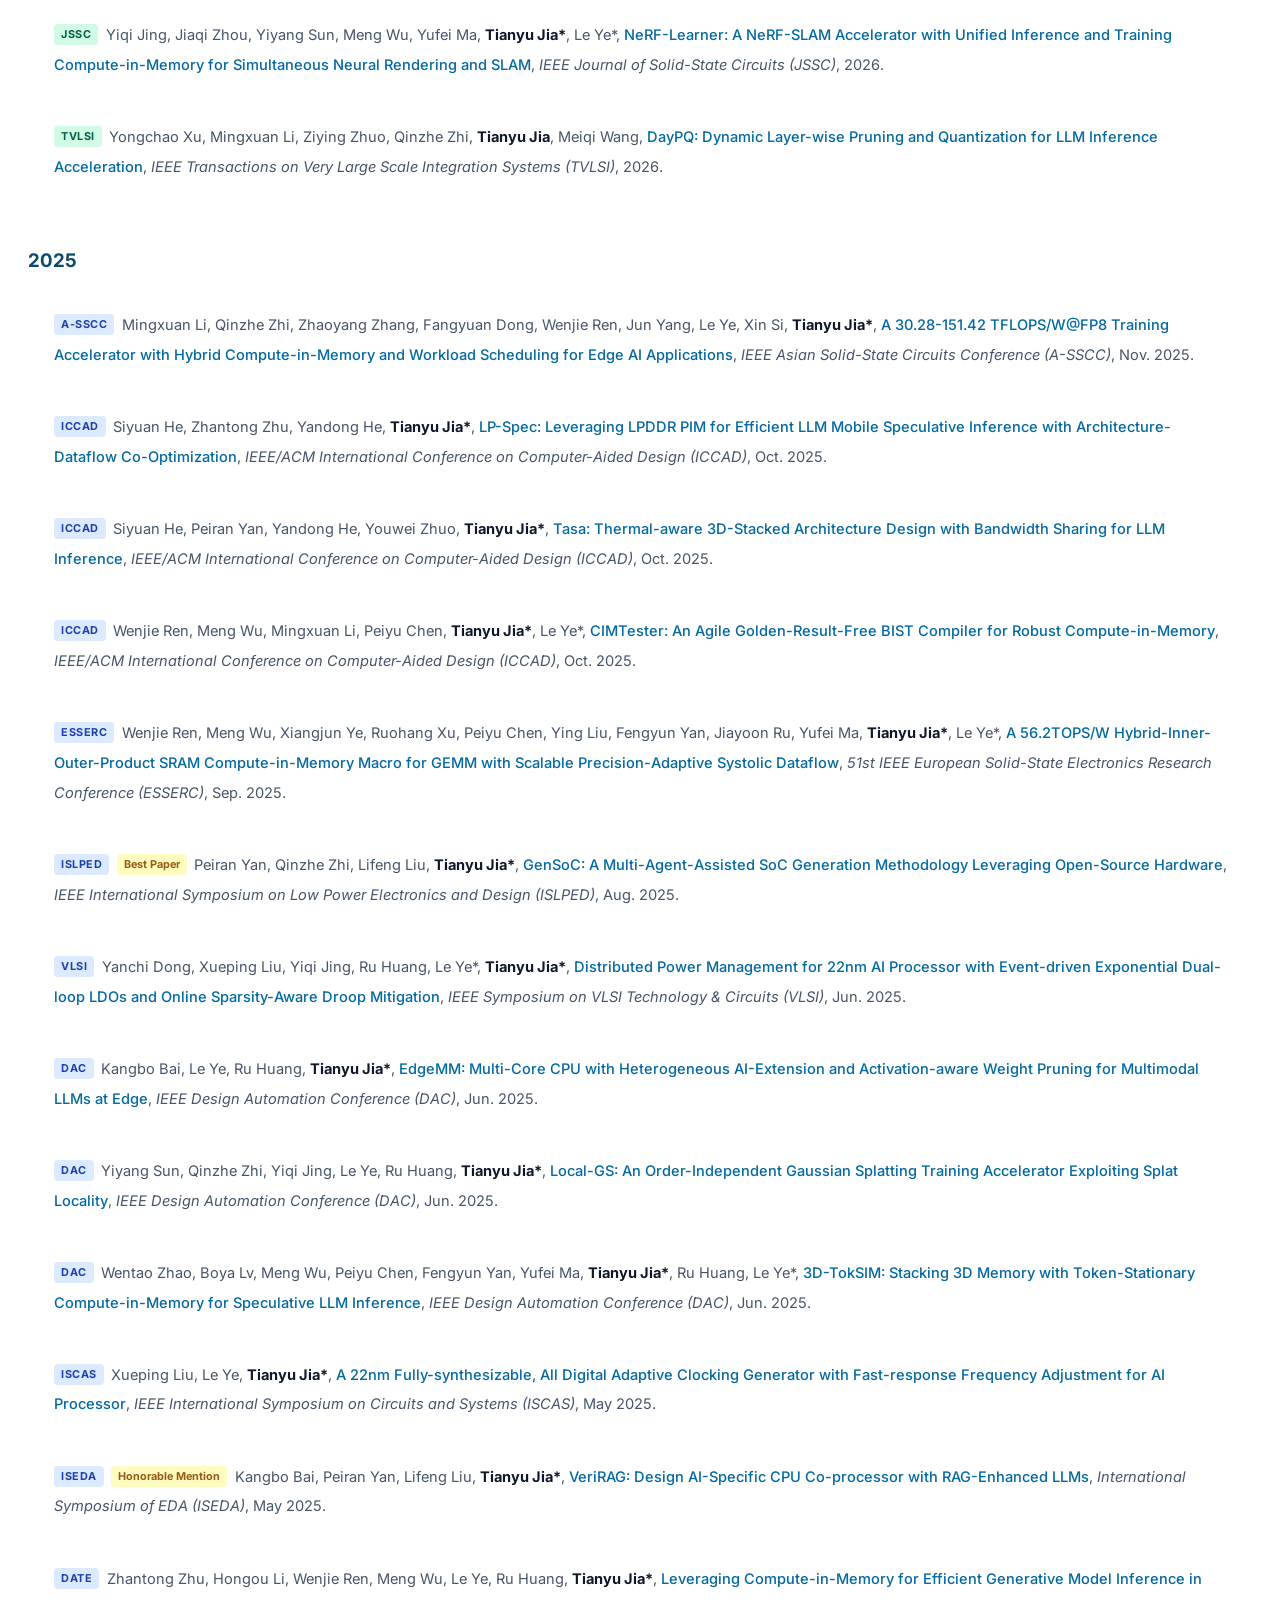
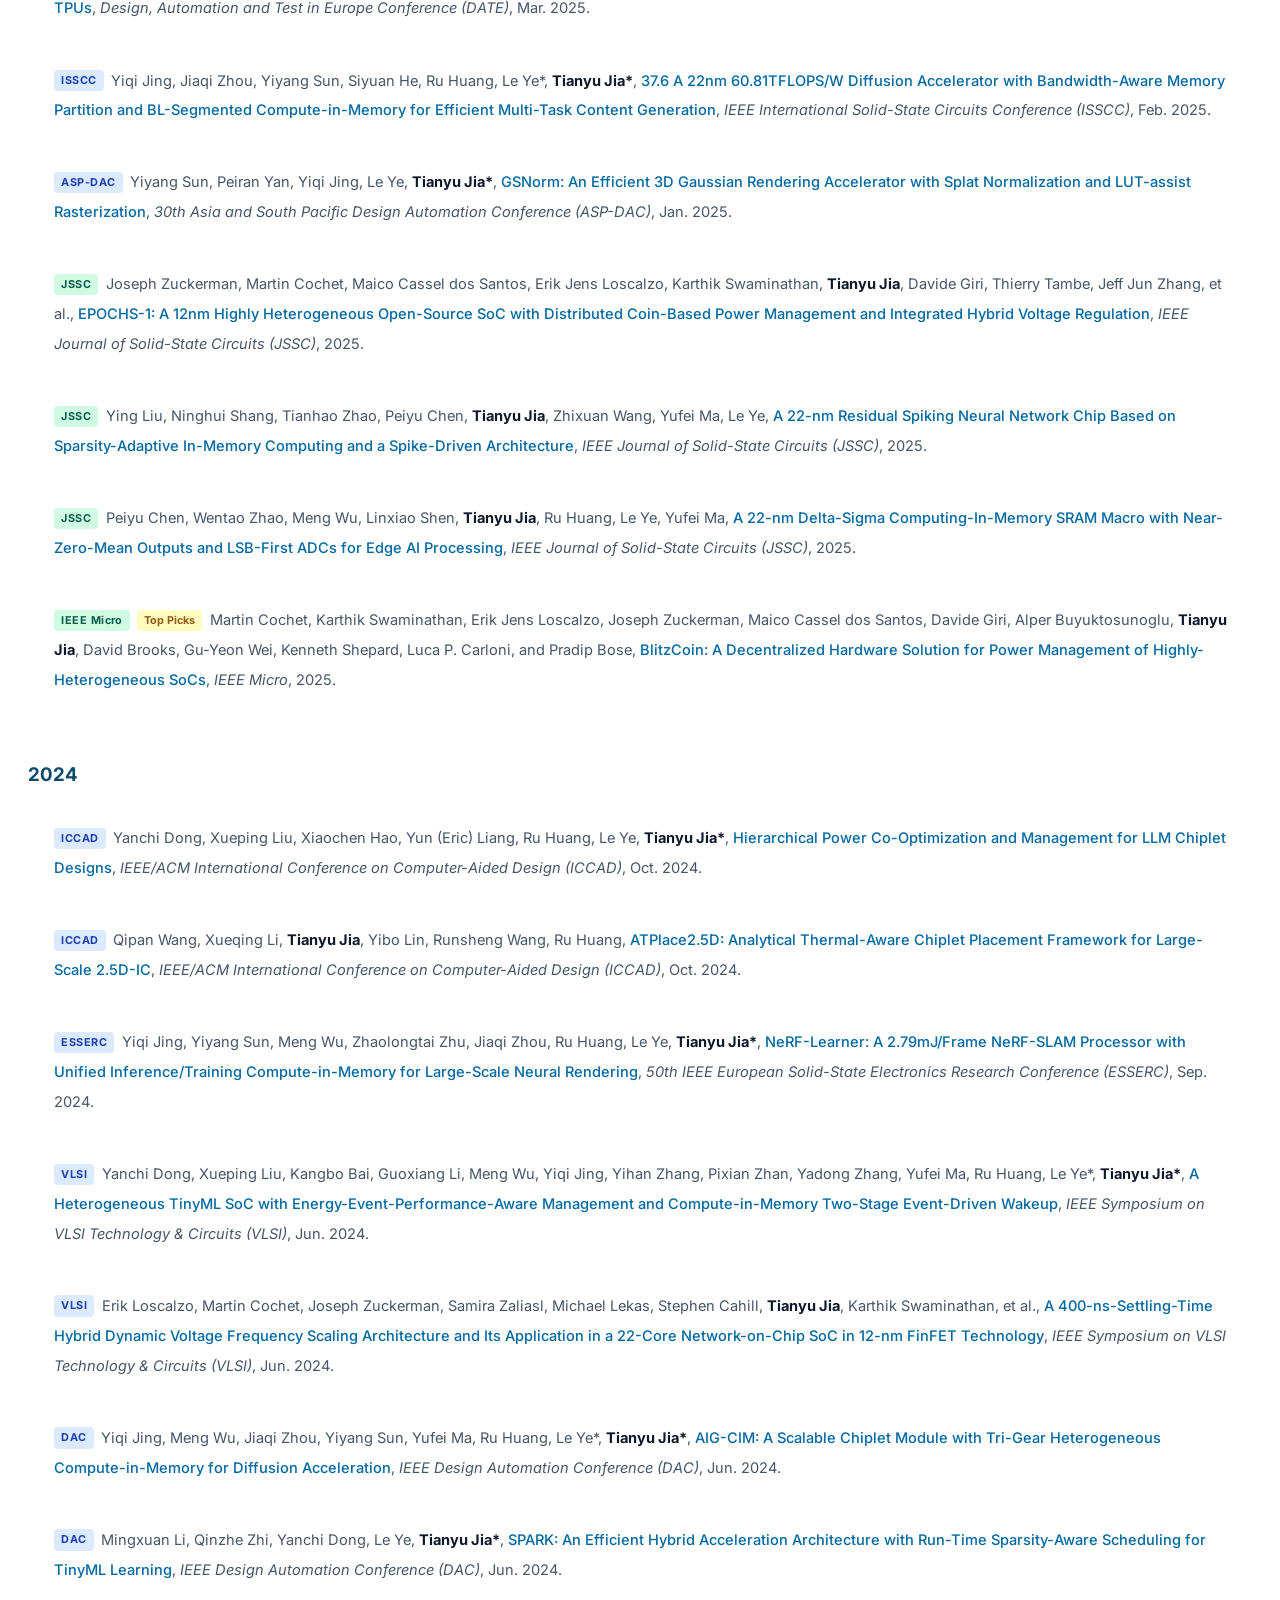
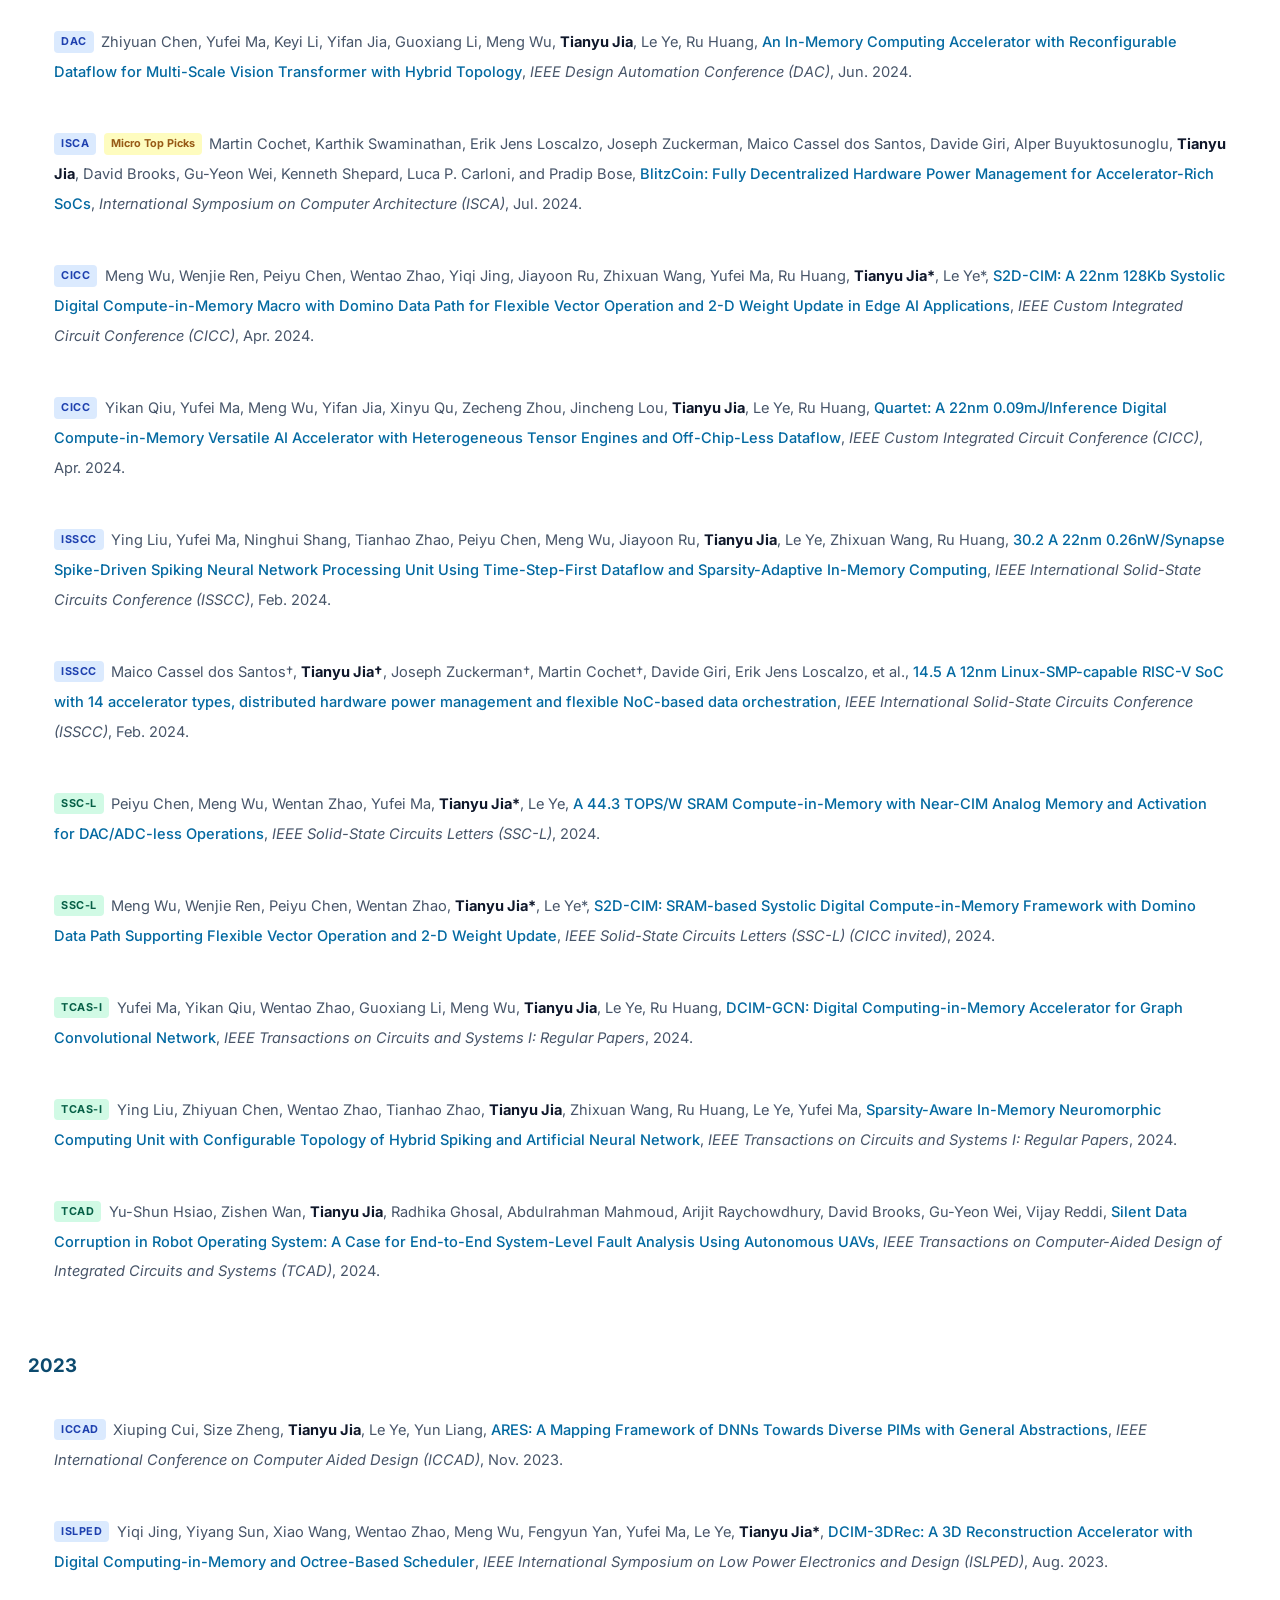
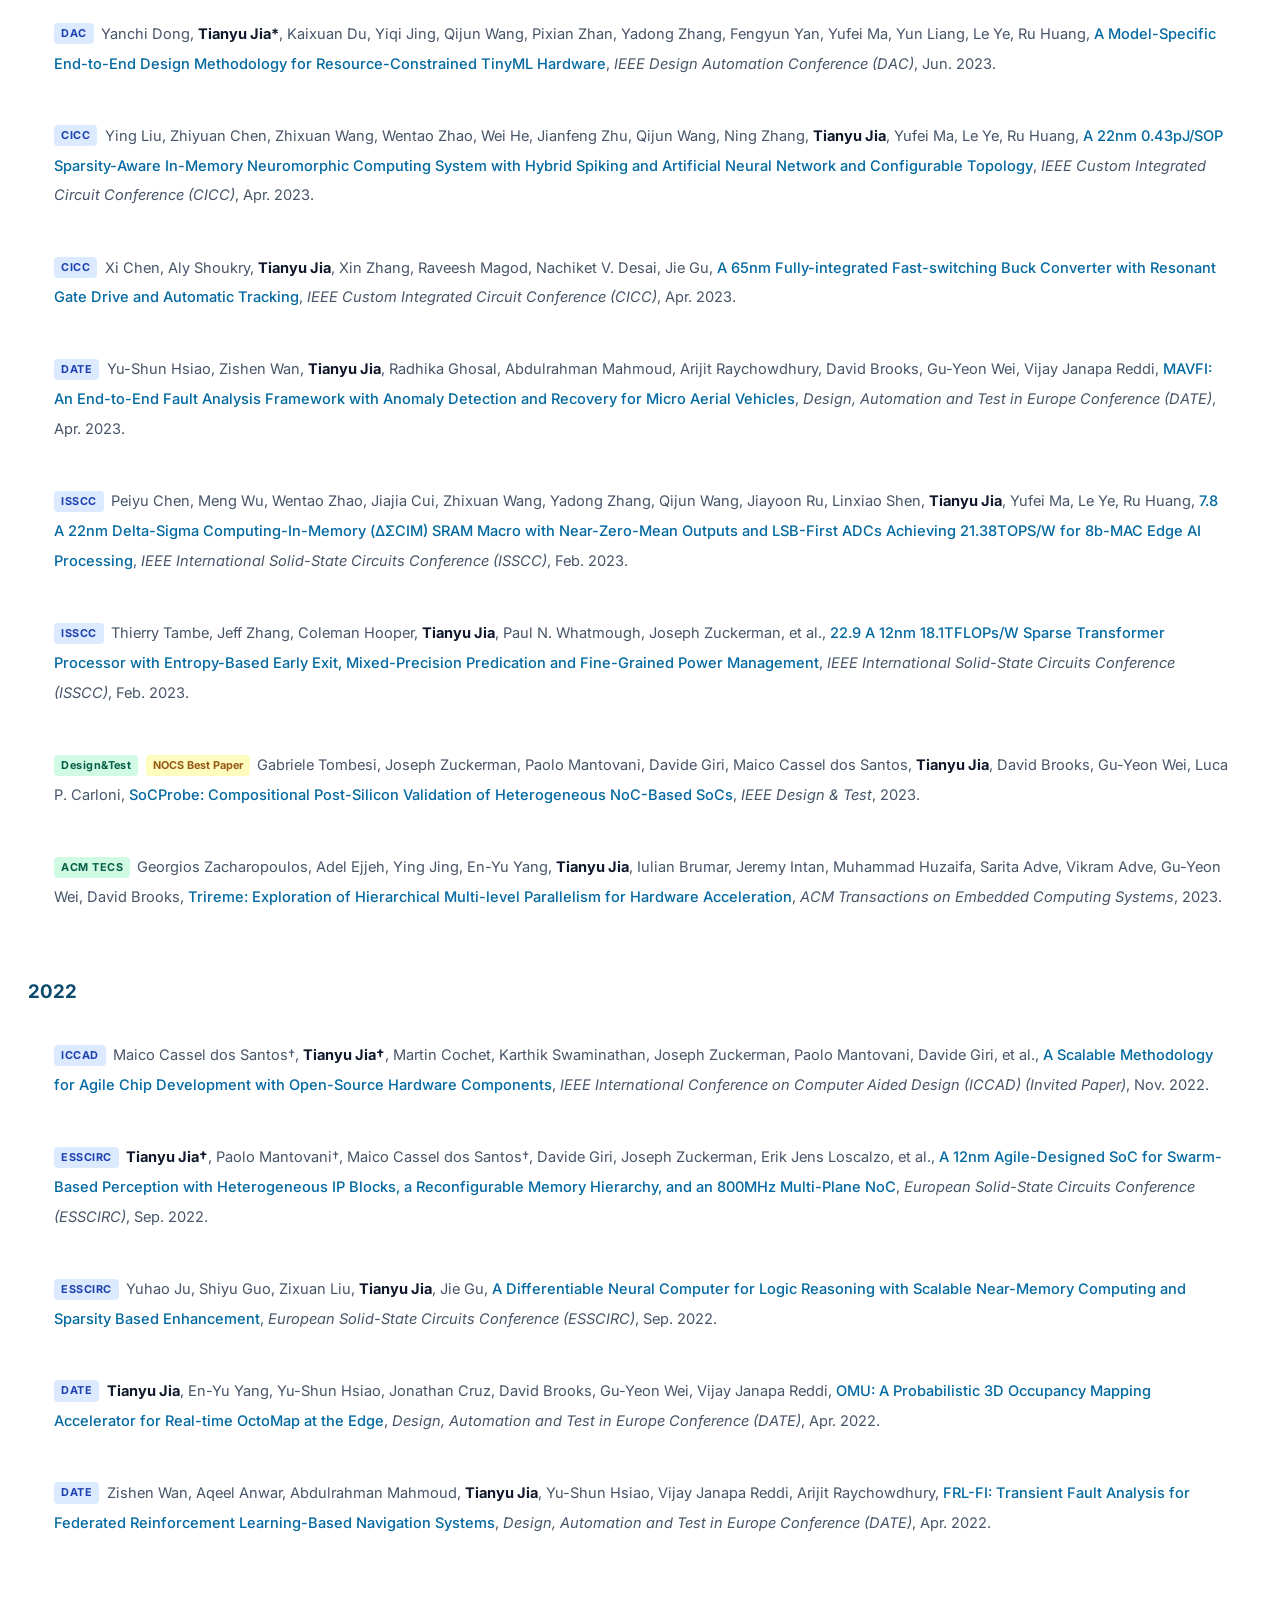
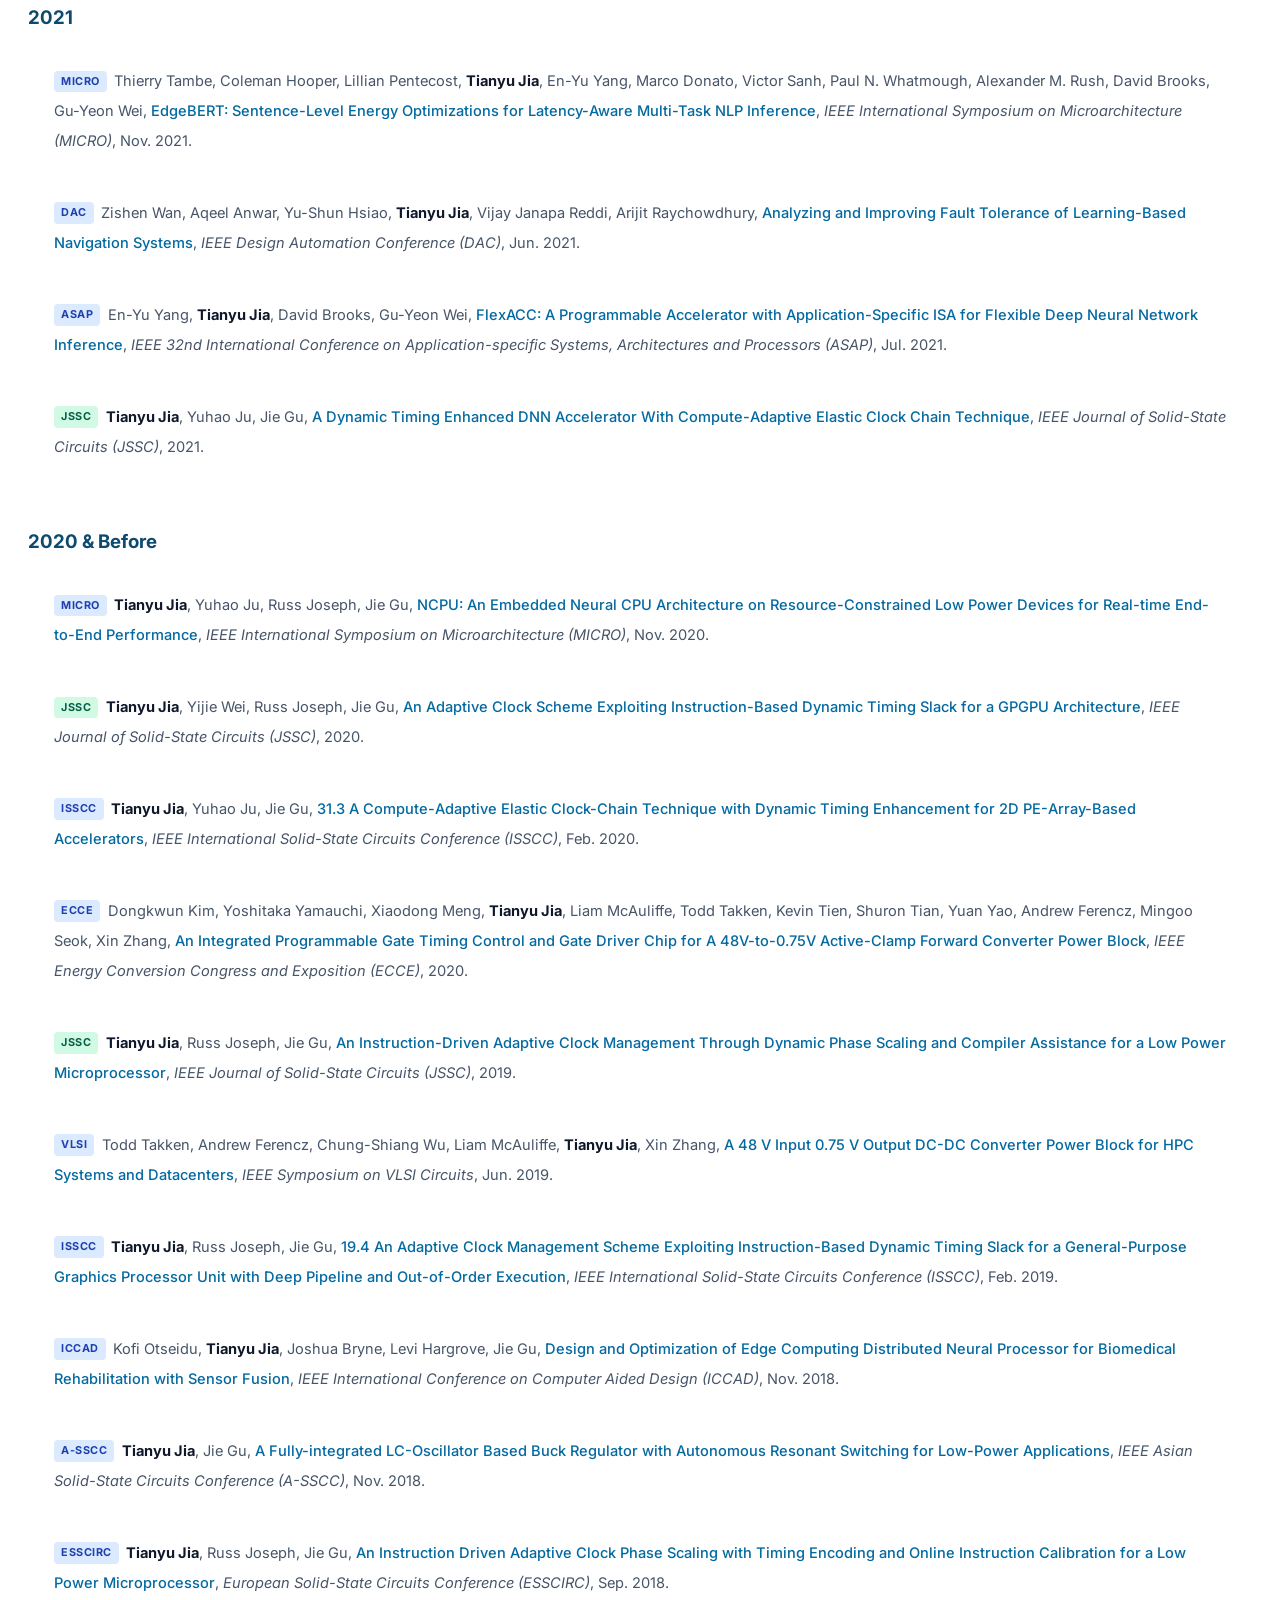
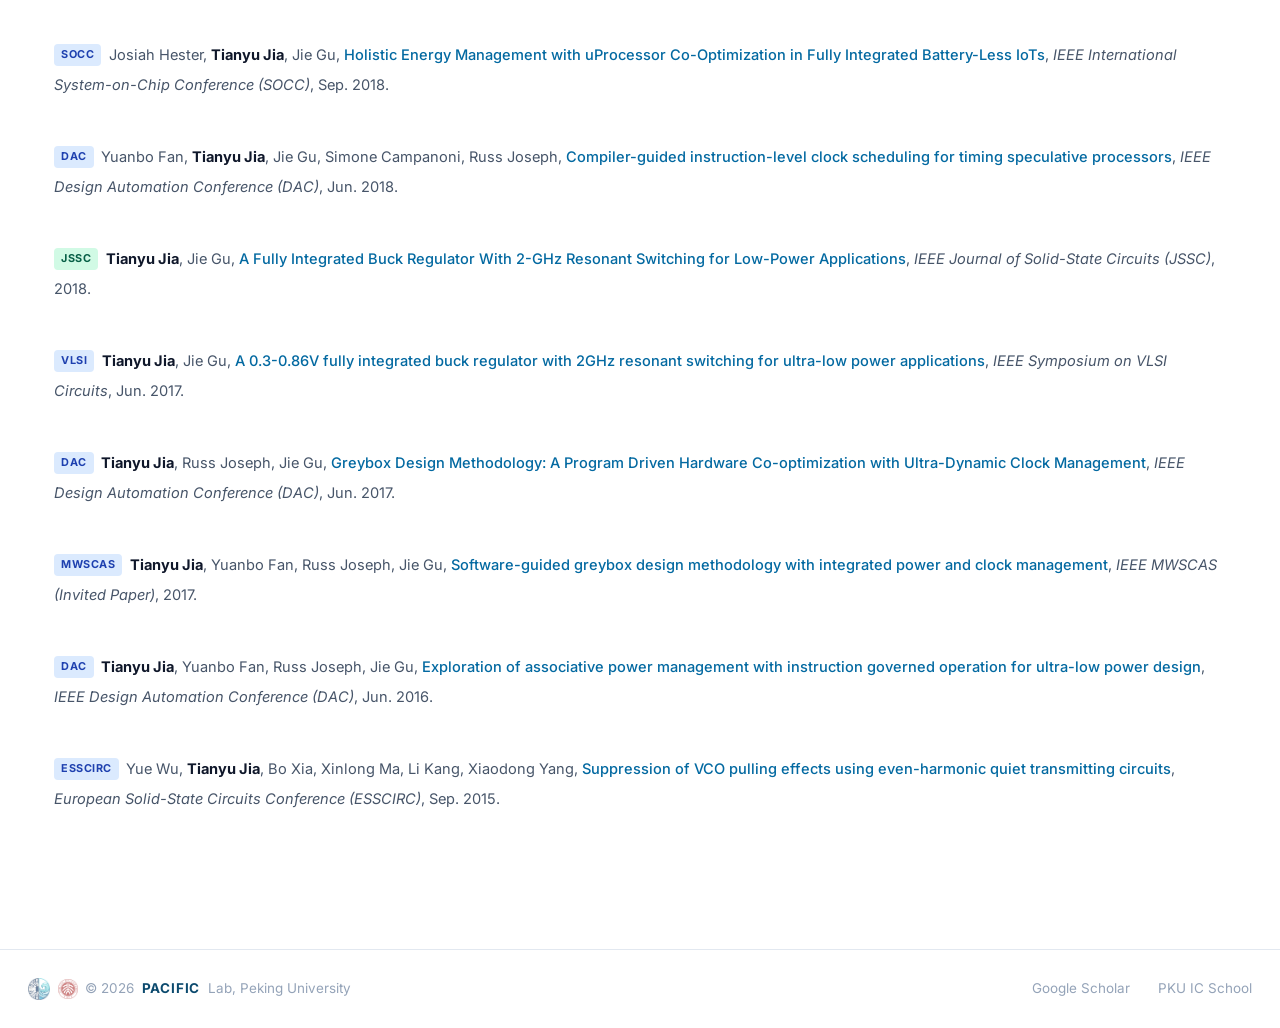
==== commit ecacbc7c: "refine" ====
--- a/publications.html
+++ b/publications.html
@@ -40,8 +40,8 @@
       <div class="fade-up">
         <p class="section-label">Our Work</p>
         <h2 class="section-title">Publications</h2>
-        <p style="font-size:0.82rem;color:#a0aec0;">* Corresponding Author &nbsp;&nbsp; † Equal Contributions</p>
-        <p style="font-size:0.75rem;color:#a0aec0;margin-top:0.3rem;">
+        <p style="font-size:0.72rem;color:#a0aec0;">* Corresponding Author &nbsp;&nbsp; † Equal Contributions</p>
+        <p style="font-size:0.68rem;color:#a0aec0;margin-top:0.3rem;">
           <span class="pub-venue conference" style="vertical-align:middle;">VENUE</span> = Conference &nbsp;
           <span class="pub-venue journal" style="vertical-align:middle;">VENUE</span> = Journal
         </p>
--- a/assets/css/style.css
+++ b/assets/css/style.css
@@ -20,7 +20,7 @@
 
 * { margin: 0; padding: 0; box-sizing: border-box; }
 
-html { scroll-behavior: smooth; scroll-padding-top: 80px; }
+html { scroll-behavior: smooth; scroll-padding-top: 80px; font-size: 117%; }
 
 body {
   font-family: 'Inter', -apple-system, BlinkMacSystemFont, sans-serif;
@@ -34,7 +34,7 @@
 img { max-width: 100%; height: auto; }
 
 /* ===== Layout ===== */
-.container { max-width: 1100px; margin: 0 auto; padding: 0 1.5rem; }
+.container { max-width: 1280px; margin: 0 auto; padding: 0 1.5rem; }
 
 /* ===== Navigation ===== */
 .navbar {
@@ -47,23 +47,23 @@
 .navbar.scrolled { box-shadow: 0 4px 20px rgba(12,74,110,0.08); }
 
 .nav-inner {
-  max-width: 1100px; margin: 0 auto; padding: 0 1.5rem;
+  max-width: 1280px; margin: 0 auto; padding: 0 1.5rem;
   height: 60px; display: flex; align-items: center; justify-content: space-between;
 }
 
 .nav-brand {
-  font-size: 1.1rem; font-weight: 800; color: var(--primary);
+  font-size: 1rem; font-weight: 800; color: var(--primary);
   letter-spacing: 0.06em;
   display: flex; align-items: center; gap: 0.5rem;
 }
 .nav-brand img { height: 28px; width: 28px; }
 .nav-brand img.nav-logo { height: 30px; width: auto; margin-right: 2px; }
 
-.nav-links { display: flex; align-items: center; gap: 2rem; }
+.nav-links { display: flex; align-items: center; gap: 1.5rem; }
 
 .nav-link {
   position: relative; color: var(--text-secondary);
-  font-weight: 500; font-size: 0.8rem;
+  font-weight: 500; font-size: 0.72rem;
   letter-spacing: 0.06em; text-transform: uppercase;
   padding: 0.4rem 0; transition: color 0.3s;
 }
@@ -135,16 +135,16 @@
 .section-alt { background: var(--bg-section); }
 
 .section-label {
-  font-size: 0.7rem; font-weight: 700;
+  font-size: 0.62rem; font-weight: 700;
   letter-spacing: 0.15em; text-transform: uppercase;
   color: var(--accent); margin-bottom: 0.5rem;
 }
 .section-title {
-  font-size: 2rem; font-weight: 800; color: var(--primary);
+  font-size: 1.75rem; font-weight: 800; color: var(--primary);
   line-height: 1.2; margin-bottom: 1rem;
 }
 .section-title-sm {
-  font-size: 1.25rem; font-weight: 700; color: var(--primary);
+  font-size: 1.1rem; font-weight: 700; color: var(--primary);
   margin-bottom: 1rem;
 }
 .track-header {
@@ -152,9 +152,31 @@
   margin-bottom: 1rem; min-height: 3.5rem;
 }
 
+/* ===== Chip Gallery ===== */
+.chip-gallery {
+  display: grid; grid-template-columns: repeat(auto-fill, minmax(160px, 1fr));
+  gap: 1rem; margin-top: 1.25rem;
+}
+.chip-item {
+  background: white; border-radius: var(--radius-sm); overflow: hidden;
+  border: 1px solid var(--border); transition: all 0.3s;
+}
+.chip-item:hover {
+  border-color: var(--accent); box-shadow: 0 4px 16px rgba(12,74,110,0.08);
+  transform: translateY(-2px);
+}
+.chip-item img {
+  width: 100%; height: 160px; object-fit: contain; display: block;
+  background: #ffffff; padding: 6px;
+}
+.chip-item p {
+  padding: 0.4rem 0.5rem; font-size: 0.6rem; font-weight: 600;
+  color: var(--text-secondary); text-align: center; white-space: nowrap;
+}
+
 /* ===== Cards ===== */
 .card {
-  background: white; border-radius: var(--radius); padding: 1.75rem;
+  background: white; border-radius: var(--radius); padding: 1.5rem;
   box-shadow: var(--shadow-sm); border: 1px solid var(--border);
   transition: all var(--transition);
 }
@@ -164,12 +186,12 @@
 
 /* ===== Nav Cards (Home page) ===== */
 .nav-cards {
-  display: grid; grid-template-columns: repeat(auto-fill, minmax(300px, 1fr)); gap: 1.25rem;
+  display: grid; grid-template-columns: repeat(auto-fill, minmax(260px, 1fr)); gap: 1.25rem;
 }
 .nav-card {
-  background: white; border-radius: var(--radius); padding: 1.75rem;
+  background: white; border-radius: var(--radius); padding: 1.25rem;
   border: 1px solid var(--border); transition: all var(--transition);
-  display: flex; align-items: flex-start; gap: 1rem;
+  display: flex; align-items: flex-start; gap: 0.85rem;
 }
 .nav-card:hover {
   box-shadow: var(--shadow-md); transform: translateY(-3px);
@@ -180,8 +202,8 @@
   display: flex; align-items: center; justify-content: center;
   flex-shrink: 0; font-size: 1.2rem;
 }
-.nav-card h3 { font-size: 1rem; font-weight: 700; margin-bottom: 0.25rem; }
-.nav-card p { font-size: 0.85rem; color: var(--text-secondary); line-height: 1.5; }
+.nav-card h3 { font-size: 0.9rem; font-weight: 700; margin-bottom: 0.25rem; }
+.nav-card p { font-size: 0.78rem; color: var(--text-secondary); line-height: 1.5; }
 .nav-card .arrow {
   margin-left: auto; color: var(--text-muted);
   transition: transform 0.3s, color 0.3s; flex-shrink: 0; align-self: center;
@@ -201,9 +223,9 @@
 }
 .news-item:hover::before { background: var(--accent); transform: scale(1.3); }
 .news-item.award::before { background: #d69e2e; }
-.news-date { font-size: 0.75rem; color: var(--text-muted); font-weight: 600; }
-.news-title { font-weight: 600; margin-top: 0.2rem; font-size: 0.95rem; }
-.news-desc { font-size: 0.85rem; color: var(--text-secondary); margin-top: 0.25rem; }
+.news-date { font-size: 0.68rem; color: var(--text-muted); font-weight: 600; }
+.news-title { font-weight: 600; margin-top: 0.2rem; font-size: 0.85rem; }
+.news-desc { font-size: 0.78rem; color: var(--text-secondary); margin-top: 0.25rem; }
 .news-image {
   margin-top: 0.75rem; border-radius: var(--radius-sm);
   max-width: 320px; border: 1px solid var(--border);
@@ -219,8 +241,8 @@
   box-shadow: 0 4px 20px rgba(12,74,110,0.06);
 }
 .pub-venue {
-  display: inline-block; padding: 2px 8px; border-radius: 4px;
-  font-size: 0.65rem; font-weight: 700; letter-spacing: 0.04em;
+  display: inline-block; padding: 2px 7px; border-radius: 4px;
+  font-size: 0.58rem; font-weight: 700; letter-spacing: 0.04em;
   margin-right: 0.4rem; white-space: nowrap;
   vertical-align: middle;
 }
@@ -228,14 +250,14 @@
 .pub-venue.conference { background: #dbeafe; color: #1e40af; }
 /* Journal venues */
 .pub-venue.journal { background: #d1fae5; color: #065f46; }
-.pub-text { font-size: 0.85rem; color: var(--text-secondary); line-height: 1.6; }
+.pub-text { font-size: 0.78rem; color: var(--text-secondary); line-height: 1.6; }
 .pub-text strong { color: var(--text-primary); }
 .pub-link { color: var(--primary-light); text-decoration: none; font-weight: 500; }
 .pub-link:hover { color: var(--accent); text-decoration: underline; }
 
 .award-badge {
-  display: inline-block; padding: 2px 8px; border-radius: 4px;
-  font-size: 0.65rem; font-weight: 700;
+  display: inline-block; padding: 2px 7px; border-radius: 4px;
+  font-size: 0.58rem; font-weight: 700;
   background: #fefcbf; color: #975a16;
   margin-right: 0.4rem; vertical-align: middle;
 }
@@ -247,8 +269,8 @@
   padding: 0.75rem 0;
 }
 .year-tab {
-  padding: 0.35rem 0.9rem; border-radius: 20px;
-  font-size: 0.82rem; font-weight: 600; cursor: pointer;
+  padding: 0.3rem 0.8rem; border-radius: 20px;
+  font-size: 0.75rem; font-weight: 600; cursor: pointer;
   transition: all 0.3s; background: transparent;
   color: var(--text-secondary); border: 1px solid var(--border);
 }
@@ -257,7 +279,7 @@
 
 .pub-year-section { display: block; margin-bottom: 2rem; }
 .pub-year-heading {
-  font-size: 1.1rem; font-weight: 700; color: var(--primary);
+  font-size: 1rem; font-weight: 700; color: var(--primary);
   margin-bottom: 0.75rem; padding-top: 0.5rem;
 }
 
@@ -265,7 +287,7 @@
 
 /* ===== Student Cards ===== */
 .student-grid {
-  display: grid; grid-template-columns: repeat(3, 1fr); gap: 1.5rem;
+  display: grid; grid-template-columns: repeat(4, 1fr); gap: 1.25rem;
 }
 .student-card {
   background: white; border-radius: var(--radius); overflow: hidden;
@@ -287,10 +309,10 @@
   display: flex; align-items: center; justify-content: center;
 }
 .student-avatar svg { width: 48px; height: 48px; color: #7dd3fc; }
-.student-text { padding: 1rem 1.25rem; }
-.student-name { font-weight: 600; font-size: 1rem; }
-.student-info { font-size: 0.78rem; color: var(--text-muted); margin-top: 0.25rem; }
-.student-tagline { font-size: 0.75rem; color: #64748b; margin-top: 0.4rem; font-style: italic; }
+.student-text { padding: 0.75rem 1rem; }
+.student-name { font-weight: 600; font-size: 0.88rem; }
+.student-info { font-size: 0.7rem; color: var(--text-muted); margin-top: 0.25rem; }
+.student-tagline { font-size: 0.68rem; color: #64748b; margin-top: 0.4rem; font-style: italic; }
 
 /* ===== Member Profile Page ===== */
 .member-header {
@@ -311,24 +333,24 @@
 .member-avatar svg { width: 64px; height: 64px; color: #7dd3fc; }
 .member-info { flex: 1; padding-top: 0.5rem; }
 .member-status {
-  font-size: 0.7rem; font-weight: 700; letter-spacing: 0.1em;
-  text-transform: uppercase; color: var(--accent); margin-bottom: 0.4rem;
+  font-size: 0.62rem; font-weight: 700; letter-spacing: 0.1em;
+  color: var(--accent); margin-bottom: 0.4rem;
 }
 .member-name {
-  font-size: 2rem; font-weight: 800; color: var(--primary);
+  font-size: 1.75rem; font-weight: 800; color: var(--primary);
   line-height: 1.2; margin-bottom: 0.4rem;
 }
 .member-detail {
-  font-size: 0.9rem; color: var(--text-secondary); margin-bottom: 0.5rem;
+  font-size: 0.82rem; color: var(--text-secondary); margin-bottom: 0.5rem;
 }
 .member-tagline {
-  font-size: 0.9rem; color: var(--text-muted); font-style: italic;
+  font-size: 0.82rem; color: var(--text-muted); font-style: italic;
   margin-bottom: 1rem;
 }
 .member-tags { display: flex; flex-wrap: wrap; gap: 0.4rem; margin-top: 0.75rem; }
 .member-tag {
-  display: inline-block; padding: 4px 12px; border-radius: 20px;
-  font-size: 0.72rem; font-weight: 600;
+  display: inline-block; padding: 3px 10px; border-radius: 20px;
+  font-size: 0.65rem; font-weight: 600;
   background: #e0f2fe; color: var(--primary-light);
 }
 .member-bio {
@@ -336,7 +358,7 @@
   background: white; border-radius: var(--radius); border: 1px solid var(--border);
 }
 .member-bio p {
-  color: var(--text-secondary); line-height: 1.7; font-size: 0.9rem;
+  color: var(--text-secondary); line-height: 1.7; font-size: 0.82rem;
 }
 @media (max-width: 768px) {
   .member-header { flex-direction: column; align-items: center; text-align: center; }
@@ -354,13 +376,13 @@
   box-shadow: 0 6px 20px rgba(12,74,110,0.06);
 }
 .course-badge {
-  display: inline-block; padding: 2px 8px; border-radius: 4px;
-  font-size: 0.6rem; font-weight: 700; letter-spacing: 0.05em;
+  display: inline-block; padding: 2px 7px; border-radius: 4px;
+  font-size: 0.55rem; font-weight: 700; letter-spacing: 0.05em;
   text-transform: uppercase;
 }
 .course-badge.grad { background: #ccfbf1; color: #0f766e; }
 .course-badge.undergrad { background: #dbeafe; color: #1e40af; }
-.course-name { font-weight: 600; margin-top: 0.5rem; font-size: 0.95rem; }
+.course-name { font-weight: 600; margin-top: 0.5rem; font-size: 0.85rem; }
 
 /* ===== Research Images ===== */
 .research-img {
@@ -407,17 +429,17 @@
   border-radius: 50%;
 }
 .slogan-brand {
-  font-size: 1.6rem; font-weight: 800; color: white;
+  font-size: 1.4rem; font-weight: 800; color: white;
   letter-spacing: 0.15em; margin-bottom: 0.3rem;
 }
 .slogan-full {
-  font-size: 0.72rem; color: rgba(255,255,255,0.6);
+  font-size: 0.64rem; color: rgba(255,255,255,0.6);
   letter-spacing: 0.08em; font-weight: 500;
   margin-bottom: 1.25rem;
 }
 .slogan-text {
   color: rgba(255,255,255,0.85);
-  font-size: 1.15rem; font-weight: 300;
+  font-size: 1rem; font-weight: 300;
   letter-spacing: 0.02em; font-style: italic;
   max-width: 600px; margin: 0 auto;
   position: relative; z-index: 1;
@@ -433,15 +455,15 @@
 /* ===== Tags / Pills ===== */
 .tag {
   display: inline-block;
-  padding: 0.4rem 1rem; border-radius: 20px;
-  font-size: 0.8rem; font-weight: 500;
+  padding: 0.3rem 0.85rem; border-radius: 20px;
+  font-size: 0.72rem; font-weight: 500;
 }
 
 /* ===== Buttons ===== */
 .btn {
   display: inline-flex; align-items: center; gap: 0.5rem;
-  padding: 0.6rem 1.2rem; border-radius: 10px;
-  font-size: 0.85rem; font-weight: 600;
+  padding: 0.5rem 1rem; border-radius: 10px;
+  font-size: 0.78rem; font-weight: 600;
   transition: all 0.3s; border: none; cursor: pointer;
 }
 .btn-primary { background: var(--primary); color: white; }
@@ -469,19 +491,19 @@
   padding: 1.5rem 0; border-top: 1px solid var(--border); background: white;
 }
 .footer-inner {
-  max-width: 1100px; margin: 0 auto; padding: 0 1.5rem;
+  max-width: 1280px; margin: 0 auto; padding: 0 1.5rem;
   display: flex; justify-content: space-between; align-items: center;
   flex-wrap: wrap; gap: 1rem;
 }
 .footer-text {
-  font-size: 0.8rem; color: var(--text-muted);
+  font-size: 0.72rem; color: var(--text-muted);
   display: flex; align-items: center; gap: 0.4rem;
 }
 .footer-text img { height: 20px; width: 20px; opacity: 0.5; }
 .footer-text img.footer-logo { height: 22px; width: auto; opacity: 0.6; }
 .footer-text strong { color: var(--primary); letter-spacing: 0.06em; }
 .footer-links { display: flex; gap: 1.5rem; }
-.footer-links a { font-size: 0.8rem; color: var(--text-muted); transition: color 0.3s; }
+.footer-links a { font-size: 0.72rem; color: var(--text-muted); transition: color 0.3s; }
 .footer-links a:hover { color: var(--accent); }
 
 /* ===== Scroll Animations ===== */
@@ -523,7 +545,7 @@
 
 /* ===== Breadcrumb ===== */
 .breadcrumb {
-  font-size: 0.8rem; color: var(--text-muted); margin-bottom: 1.5rem;
+  font-size: 0.72rem; color: var(--text-muted); margin-bottom: 1.5rem;
   padding-top: 80px;
 }
 .breadcrumb a { color: var(--accent); }
@@ -532,9 +554,9 @@
 /* ===== Responsive ===== */
 @media (max-width: 768px) {
   .section { padding: 60px 0; }
-  .section-title { font-size: 1.6rem; }
+  .section-title { font-size: 1.4rem; }
   .nav-cards { grid-template-columns: 1fr; }
-  .student-grid { grid-template-columns: repeat(2, 1fr); gap: 1rem; }
+  .student-grid { grid-template-columns: repeat(3, 1fr); gap: 1rem; }
   .teaching-grid { grid-template-columns: 1fr !important; }
   .contact-grid { grid-template-columns: 1fr !important; }
   .slogan-brand { font-size: 1.3rem; }
@@ -542,5 +564,5 @@
 }
 
 @media (max-width: 480px) {
-  .student-grid { grid-template-columns: 1fr; }
-}
+  .student-grid { grid-template-columns: repeat(2, 1fr); }
+}
